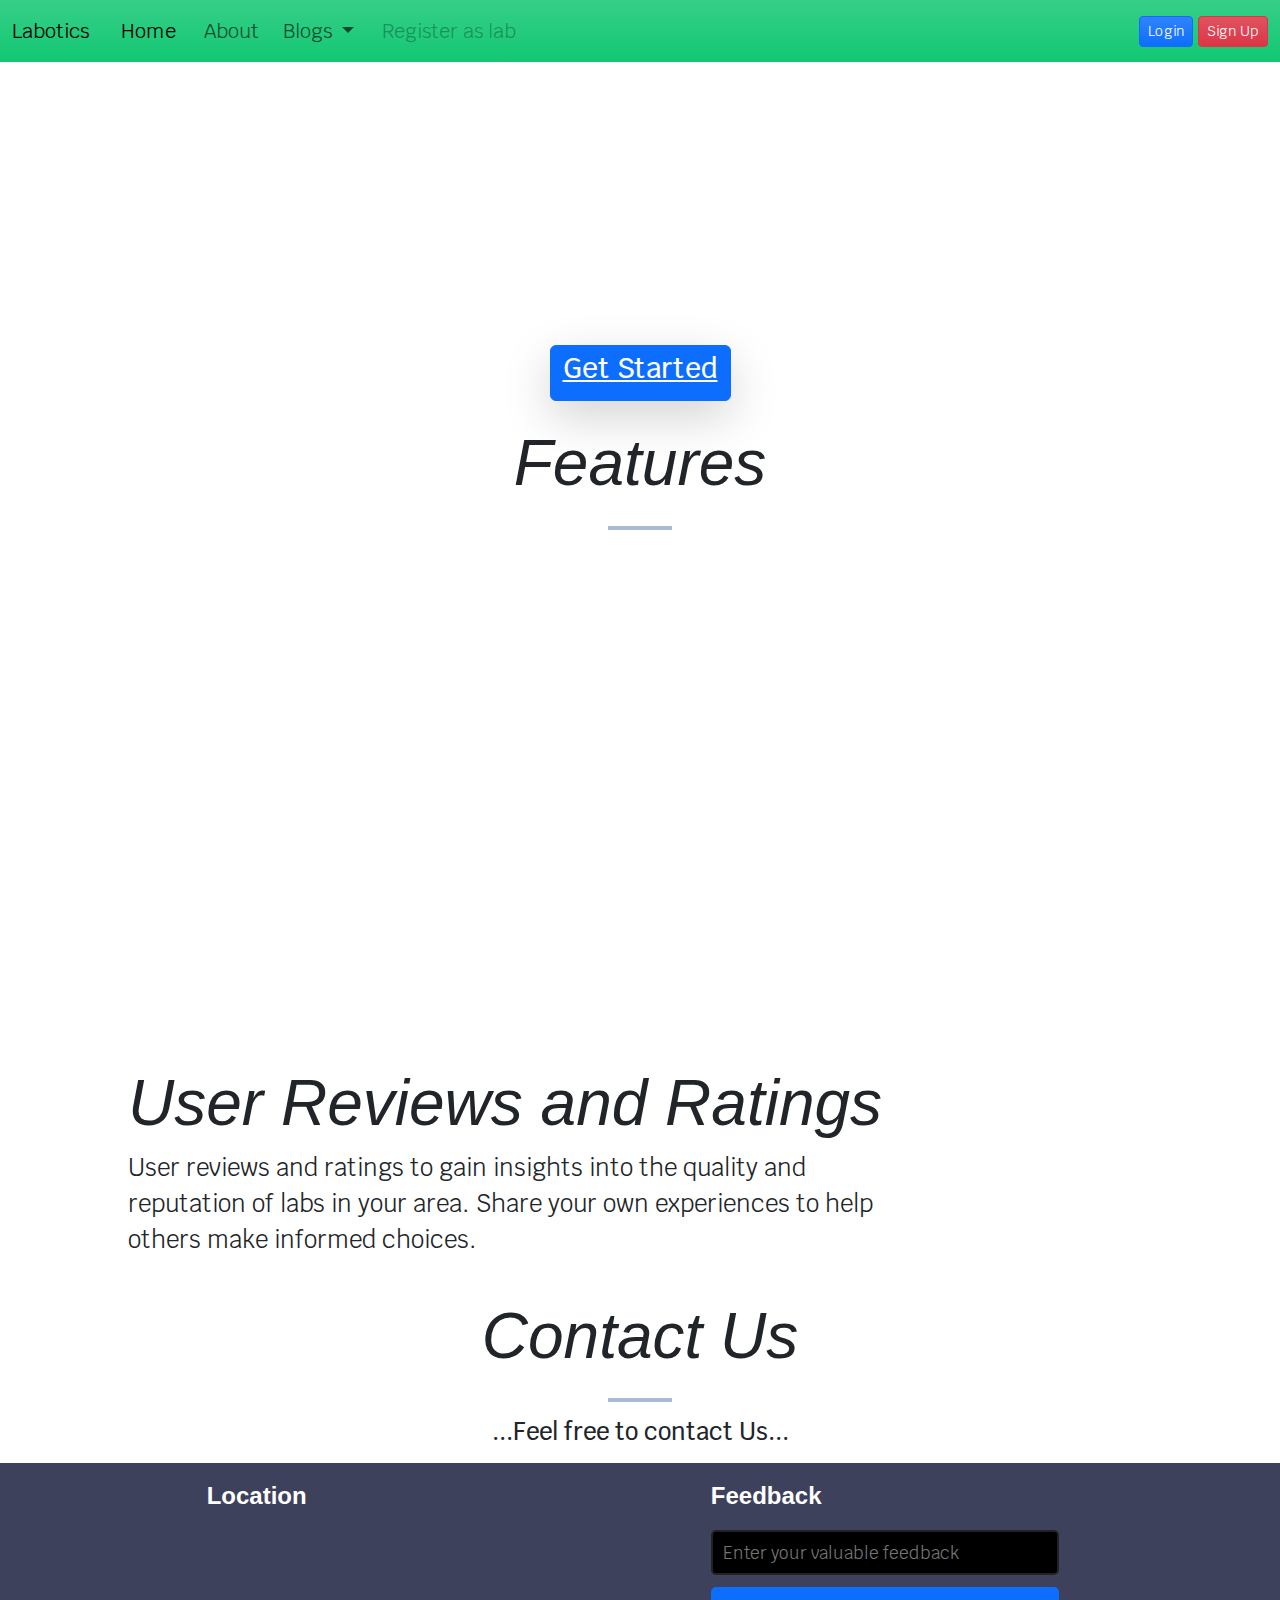
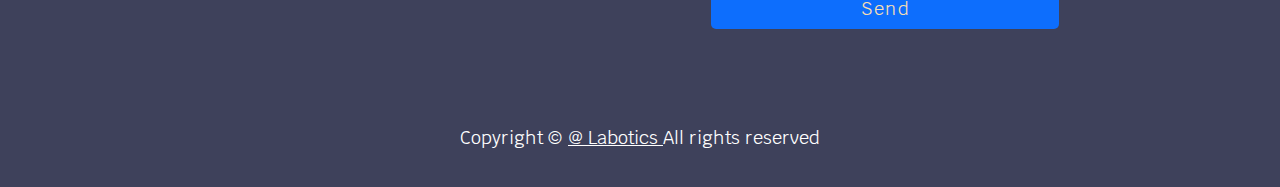
==== index.html @ e54dc59a "init" ====
<!DOCTYPE html>
<html lang="en">

<head>
  <meta charset="UTF-8">
  <meta name="viewport" content="width=device-width, initial-scale=1.0">
 
  <link rel="stylesheet" href="css/bootstrap.min.css">
  <link rel="stylesheet" href="style.css">
  <link rel="preconnect" href="https://fonts.googleapis.com">
  <link rel="preconnect" href="https://fonts.gstatic.com" crossorigin>
    <link href="https://fonts.googleapis.com/css2?family=Krub:wght@500&display=swap" rel="stylesheet">
  <title>Labotics</title>
</head>

<body>
  <nav class="navbar navbar-expand-lg  bg-gradient fs-5 bgp sticky-top">
 
    <div class="container-fluid">
      <a class="navbar-brand fs-5 " href="#">Labotics</a>
      <button class="navbar-toggler" type="button" data-bs-toggle="collapse" data-bs-target="#navbarSupportedContent"
        aria-controls="navbarSupportedContent" aria-expanded="false" aria-label="Toggle navigation">
        <span class="navbar-toggler-icon"></span>
      </button>
      <div class="collapse navbar-collapse" id="navbarSupportedContent">
        <ul class="navbar-nav me-auto mb-2 mb-lg-0">
          <li class="nav-item mx-2">
            <a class="nav-link active" aria-current="page" href="#">Home</a>
          </li>
          <li class="nav-item mx-1">
            <a class="nav-link" href="about.html">About</a>
          </li>
          <li class="nav-item dropdown mx-1">
            <a class="nav-link dropdown-toggle" href="#" role="button" data-bs-toggle="dropdown" aria-expanded="false">
              Blogs
            </a>
            <ul class="dropdown-menu">
              <li><a class="dropdown-item" href="#">Action</a></li>
              <li><a class="dropdown-item" href="#">Another action</a></li>
              <li>
                <hr class="dropdown-divider">
              </li>
              <li><a class="dropdown-item" href="#">Something else here</a></li>
            </ul>
          </li>
          <li class="nav-item mx-2">
            <a class="nav-link disabled " aria-disabled="true">Register as lab</a>
          </li>
        </ul>
        <div class="login ">
         
          <button type="button" class="btn btn-primary btn-sm bg-gradient"><a href="login.html" style="text-decoration: none;" >Login</a></button>
          <button type="button" class="btn btn-danger btn-sm bg-gradient"><a href="signup.html" style="text-decoration: none;">Sign Up</a></button>
        </div>
      </div>
    </div>
  </nav>
  <div class="centrekr my-3 py-3 ">
    <div class="head ">Labotics</div>

    <div class="centrekr subh " style="width: 82%;">
      <h1 class="fs-2"> The most efficient way to find nearby diagnostic labs. Discover verified listings, read reviews, and schedule appointments for hassle-free healthcare access. </h1>
      
      
    </div>
  </div>

      

    </div>
  </div>
  <div class="getstarted centrekr">
    <button type="button" class="btn btn-primary btn-m shadow-lg rounded">
      <div class="buttontext">
        <h3><a href="search.html">Get Started</a></h3>
      </div>
    </button>
  </div>
  <div class="centrekr heroimage ">
    <img src="images/resizedhero1.jpg" alt="">
  </div>
  
  <div class="centrekr">
    <h2 class="my-4 head" > Features </h2>
    <div class="after"></div>
  </div>
  <div class="chestsection " >
    <div class="chesttext left">
      <h1 class="head">Advanced Search and Filtering</h1>
      <p style="font-size: 1.5rem;">Effortlessly find labs that meet your specific needs using our powerful search and
        filtering options. Search by location, test type, price range, and more.</p>
    </div>
    <div class="empty"></div>
    <div class="chestimage right">
      <img src="images/chestimager2.jpg" alt="">
    </div>
  </div>
  <div class="chestsection " >


    <div class="chestimage2 left">
      <img src="images/chestimager3.jpg" alt="">
    </div>
    <div class="empty"></div>
    <div class="chesttext2 right">
      <h1 class="head">Comprehensive Lab Database</h1>
      <p style="font-size: 1.5rem;">Explore an extensive database of labs, each with detailed information about their
        services, locations, and pricing.</p>
    </div>
  </div>
  <div class="chestsection " >
    <div class="chesttext3 left">
      <h1 class="head">User Reviews and Ratings</h1>
      <p style="font-size: 1.5rem;"> User reviews and ratings to gain insights into the quality and reputation of labs in
        your area. Share your own experiences to help others make informed choices.</p>
    </div>
    <div class="empty"></div>
    <div class="chestimage3 right">
      <img src="images/chestimager4.jpg" alt="">
    </div>
  </div>
  <div class="centrekr">
    <h2 class="my-4 head" > Contact Us </h2>
    <div class="after">
    </div>
    <h4 class="my-3">...Feel free to contact Us...</h4>
  </div>
  <footer>
    <div class="footer-1">
        <div class="content">
            <!-- <div class="left box gap">
                <div class="upper">
                    <div class="topic">About us</div>
                    <p>Labotics is not just a website; it's a healthcare empowerment tool. By offering a one-stop solution for locating diagnostic labs, comparing prices, and making informed choices, Labotics is poised to transform the way individuals approach their healthcare needs. In an increasingly complex healthcare landscape, Labotics stands as a beacon of simplicity, transparency, and affordability, making it an invaluable resource for anyone seeking quality diagnostic services.</p>
                </div>
            </div> -->
            <div class="middle box gap">
                <div class="topic">Location </div>
                
                <div><i class="fa fa-smile-o" , style="color:#e0b02c"></i>
                    <i class="fa fa-smile-o" , style="color:#e0b02c"></i>
                    <i class="fa fa-smile-o" , style="color:#e0b02c"></i>
                </div>
            </div>
            <div class="right box gap">
                <div class="topic">Feedback</div>
                <form action="#" name="feedbackform" onsubmit="return feedbackvalidate()">
                    <input type="text" placeholder="Enter your valuable feedback" name="feedback">
                    <button type="submit" class="btn bg-primary">Send</button>
                </form>
            </div>
        </div>
        <div class="lower">
            <div class="social-container">
                <div class="social-icons">
                    <a class="Twitter gap" href="/" target="_blank" title="Twitter"
                        rel="noopener noreferrer" aria-label="Follow us on Twitter"><i class="fa-brands fa-square-twitter"></i></a>
                    <a class="Instagram gap" href="/" target="_blank"
                        title="Instagram" rel="noopener noreferrer" aria-label="Follow us on Instagram"><i
                            class="fab fa-instagram"></i></a>
                    <a class="linkedin gap" href="/" target="_blank"
                        title="LinkedIn" rel="noopener noreferrer" aria-label="Follow us on LinkedIn"><i
                            class="fa fa-phone-volume"></i></a>
     
                    <a class="Blog gap" href="#" target="_blank" title="Blog" rel="noopener noreferrer"
                        aria-label="Follow us on Blog"><i class="fa fa-rss-square"></i></a>
                </div>
            </div>
            <div class="bottom centrekr" style="color: #fff; font-size:large;">
                <p>Copyright © <span id="footer-year"></span> <a
                        href="/">@ Labotics
                    </a> All rights reserved</p>
            </div>
        </div>
    </div>
</footer>
  <!-- <script src="login.js" type="module"></script> -->
<script src="js/bootstrap.bundle.min.js"></script>
  <script src="logic.js"></script>
  
  <script src="https://kit.fontawesome.com/02dcb82b73.js" crossorigin="anonymous"></script>
</body>

</html>
---- style.css ----
*{
    margin: 0;
    padding: 0;
    box-sizing: border-box;
}

body{
    font-family: 'Krub', sans-serif;
    margin-right: 0;
   
}
.bgp{
  background-color: rgb(19, 199, 115);
  
}
#hero {
  width: 100%;
  height: 70vh;
  background-color: rgba(31, 38, 39, 0.8);
  overflow: hidden;
  position: relative;
  padding: 0;
  margin-top: 114px;
}

#hero .carousel-item {
  width: 100%;
  height: 70vh;
  background-size: cover;
  background-position: center;
  background-repeat: no-repeat;
  position: relative;
}

#hero .carousel-item::before {
  content: "";
  background-color: rgba(0, 0, 0, 0.7);
  position: absolute;
  top: 0;
  right: 0;
  left: 0;
  bottom: 0;
}

#hero .carousel-container {
  display: flex;
  justify-content: center;
  align-items: center;
  position: absolute;
  bottom: 0;
  top: 0;
  left: 0;
  right: 0;
}

#hero .carousel-content {
  text-align: center;
}

#hero h2 {
  color: #fff;
  margin-bottom: 30px;
  font-size: 48px;
  font-weight: 700;
}

#hero p {
  width: 80%;
  animation-delay: 0.4s;
  margin: 0 auto 30px auto;
  color: #fff;
}

#hero .carousel-inner .carousel-item {
  transition-property: opacity;
  background-position: center top;
}

#hero .carousel-inner .carousel-item,
#hero .carousel-inner .active.carousel-item-start,
#hero .carousel-inner .active.carousel-item-end {
  opacity: 0;
}

#hero .carousel-inner .active,
#hero .carousel-inner .carousel-item-next.carousel-item-start,
#hero .carousel-inner .carousel-item-prev.carousel-item-end {
  opacity: 1;
  transition: 0.5s;
}

#hero .carousel-inner .carousel-item-next,
#hero .carousel-inner .carousel-item-prev,
#hero .carousel-inner .active.carousel-item-start,
#hero .carousel-inner .active.carousel-item-end {
  left: 0;
  transform: translate3d(0, 0, 0);
}

#hero .carousel-control-prev,
#hero .carousel-control-next {
  width: 10%;
}

#hero .carousel-control-next-icon,
#hero .carousel-control-prev-icon {
  background: none;
  font-size: 48px;
  line-height: 1;
  width: auto;
  height: auto;
}

#hero .carousel-indicators li {
  list-style-type: none;
  cursor: pointer;
  width: 12px;
  height: 12px;
  border-radius: 50%;
  margin: 0 4px;
  transition: ease-in;
  opacity: 0.7;
}

#hero .carousel-indicators li.active {
  opacity: 1;
  background-color: #01b1d7;
}

#hero .btn-get-started {
  font-family: "Raleway", sans-serif;
  font-weight: 500;
  font-size: 14px;
  letter-spacing: 1px;
  display: inline-block;
  padding: 14px 32px;
  border-radius: 5px;
  transition: 0.5s;
  line-height: 1;
  margin: 10px;
  color: #fff;
  background: #01b1d7;
  animation-delay: 0.8s;
}

#hero .btn-get-started:hover {
  background: #019cbe;
}

@media (max-width: 768px) {
  #hero {
    height: 90vh;
  }

  #hero .carousel-item {
    height: 90vh;
  }

  #hero h2 {
    font-size: 28px;
  }
}

@media (min-width: 1024px) {
  #hero p {
    width: 60%;
  }

  #hero .carousel-control-prev,
  #hero .carousel-control-next {
    width: 5%;
  }
}

@media (max-height: 500px) {
  #hero {
    height: 150vh;
  }

  #hero .carousel-item {
    height: 150vh;
  }
}

.centrekr{
    display: flex;
    align-items: center;
    justify-content: center;
    flex-direction: column;
}
.head{
    font-family: 'Gill Sans', 'Gill Sans MT', Calibri, 'Trebuchet MS', sans-serif;
    font-style: italic;
   font-size: 4rem;
}
@keyframes fadeinleft{
from{
    opacity: 0;
    transform: translateX(-500px);
}
to{
    opacity: 1;
    transform: translateX(0);
}
}
.fade-in-left{
    opacity: 0;
    animation: fadeinleft 1.5s ease forwards;
}
@keyframes fadeinright{
    from{
        opacity: 0;
        transform: translateX(500px);
    }
    to{
        opacity: 1;
        transform: translateX(0);
    }
    }
.fade-in-right{
    opacity: 0;
    animation: fadeinright 1.5s ease forwards;
}
@keyframes zoomin{
    from{
        transform: scale(0);
    }
    to{
        transform: scale(1);
    }
}
.zoom-in{
    animation: zoomin 1s ease forwards;
}
.chestsection{
    display: flex;
    align-items: center;
    justify-content: center;
    flex-direction: row;
    padding-left: 10%;
    padding-right: 10%;
}

.after{
    display: flex;
    width: 4rem;
    height: 4px;
    background-color: #aabbd7;
    align-items: center;
    justify-content: center;
}
.empty{
    width: 50%;
}
footer .footer-1 {
    width: 100%;
    position: relative;
    bottom: 0;
    left: 0;
    background:#3e415b;
  }
  
  footer .content {
    /* max-width: 1350px; */
    margin: auto;
    padding: 15px;
    display: flex;
    
    justify-content: space-evenly;
    
  }
  
  footer .content p,
  a {
    color: #fff;
  }
  
  footer .content .box {
    width: 33%;
    transition: all 0.4s ease;
  }
  
  footer .content .topic {
    font-size: 1.5rem;
    font-weight: 600;
    color: #fff;
    margin-bottom: 16px;
    font-family: 'Roboto', sans-serif;
  }
  
  footer .content p {
    text-align: justify;
    font-family: 'Roboto', sans-serif;
  }
  
  .lower{
    max-width: 1350px; 
    margin: auto;
    padding: 20px;
    display: flex;
    flex-direction: column;
  }
  
  .lower .social-container{
    max-width: 1350px; 
    height: 60px;
    display: flex;
    justify-content: center;
  }
  
  
  
  .lower .topic a{
    font-size: 22px ;
    font-weight: 600;
    color: #fff;
    margin-bottom: 16px;
    font-family: 'Roboto', sans-serif;
  }
  
  footer .content .middle {
    padding-left: 50px;
    padding-right: 50px;
  }
  
  footer .content .middle a {
    line-height: 32px;
    font-size: 16px;
    /* font-family: cursive; */
    font-family: 'Roboto', sans-serif;
    color: rgb(147, 238, 245);
  }
  
  footer .content .right input[type="text"] {
    height: 45px;
    width: 100%;
    outline: none;
    color: #d9d9d9;
    background: #000;
    border-radius: 5px;
    padding-left: 10px;
    font-size: 17px;
    border: 2px solid #222222;
  }
  footer .content .right input[type="text"]:focus{
    box-shadow: 0px 0px 2px wheat;
    border: none;
  }
  footer .content .right .btn{
    height: 42px;
    width: 100%;
    font-size: 18px;
    color: wheat;
   
    outline: none;
    border-radius: 5px;
    letter-spacing: 1px;
    cursor: pointer;
    margin-top: 12px;
   
    transition: all 0.3s ease-in-out;
  }
  .content .right .btn:hover {
    background: none;
    color: #eb2f06;
    font-weight: bold;
    border: 1px solid #eb2f06;
    transition-delay: .2s;
  }
  .gap{
    padding-right: 4rem;
  }
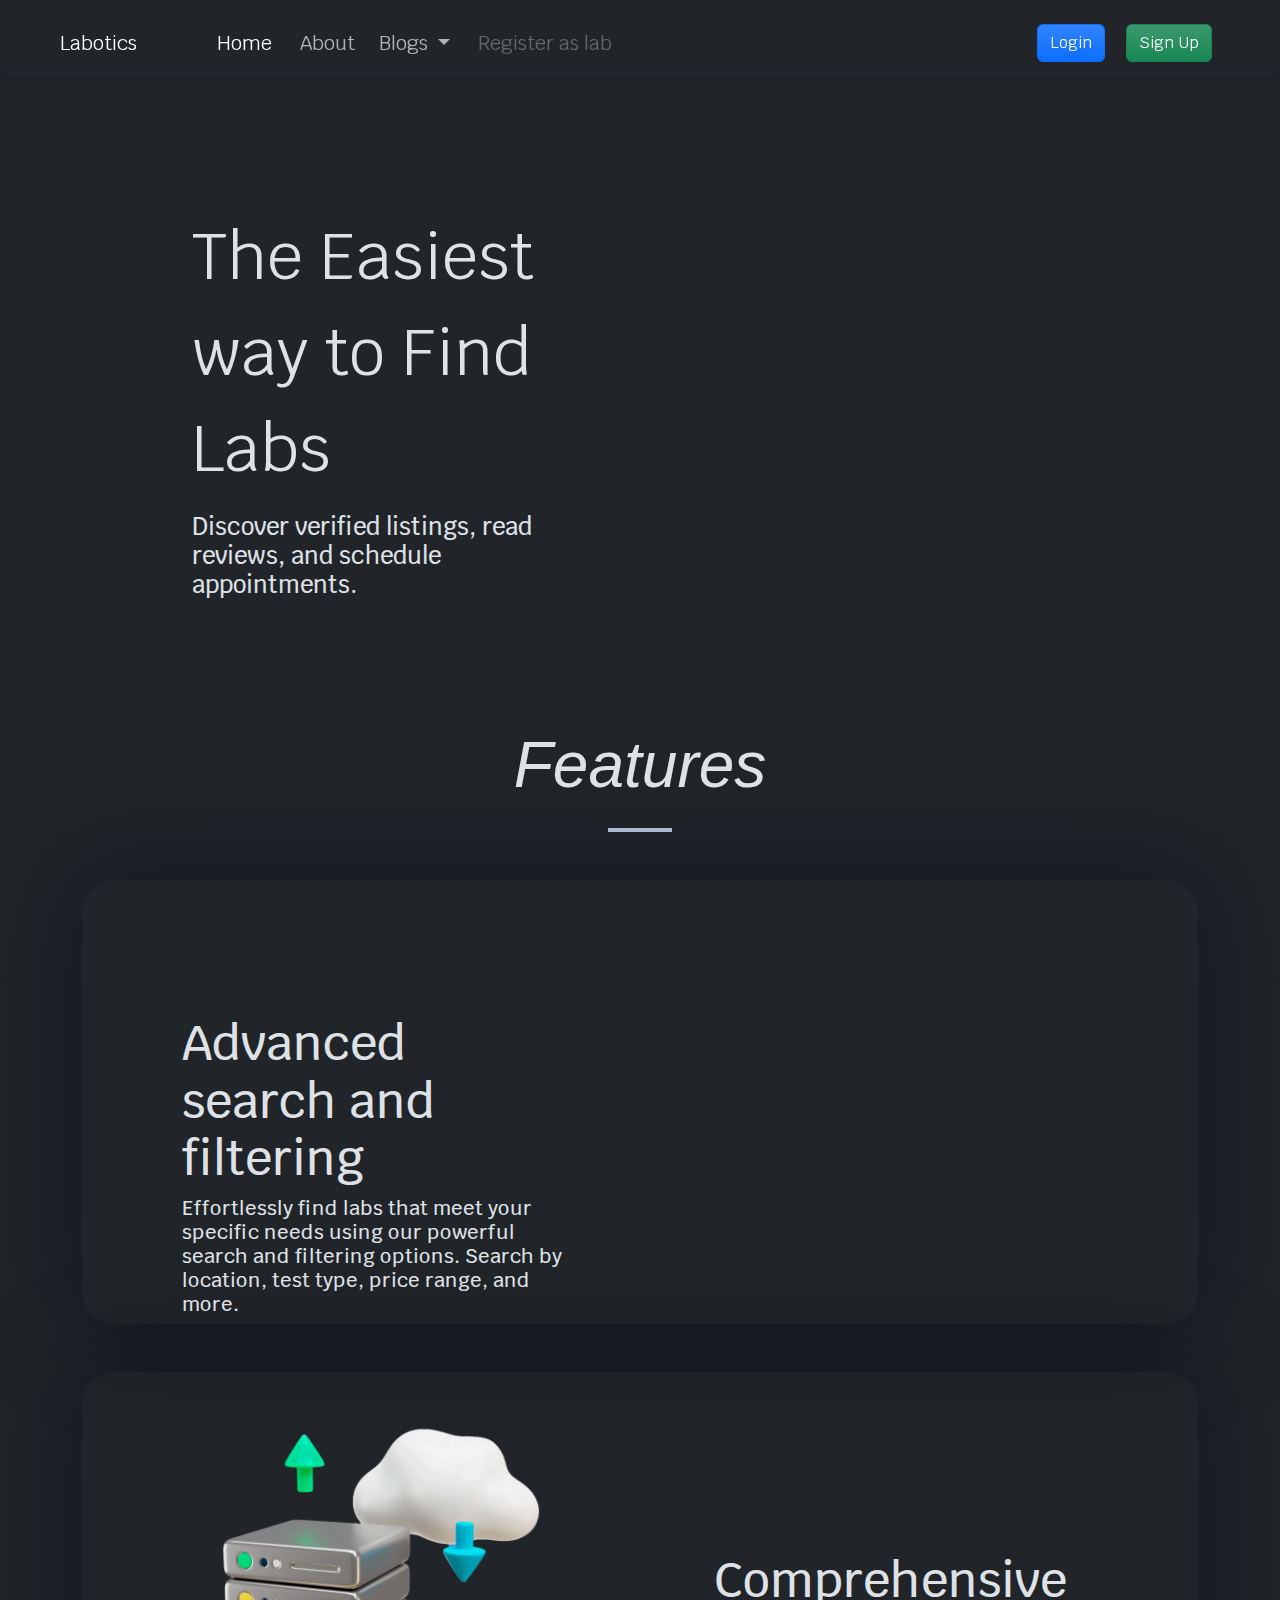
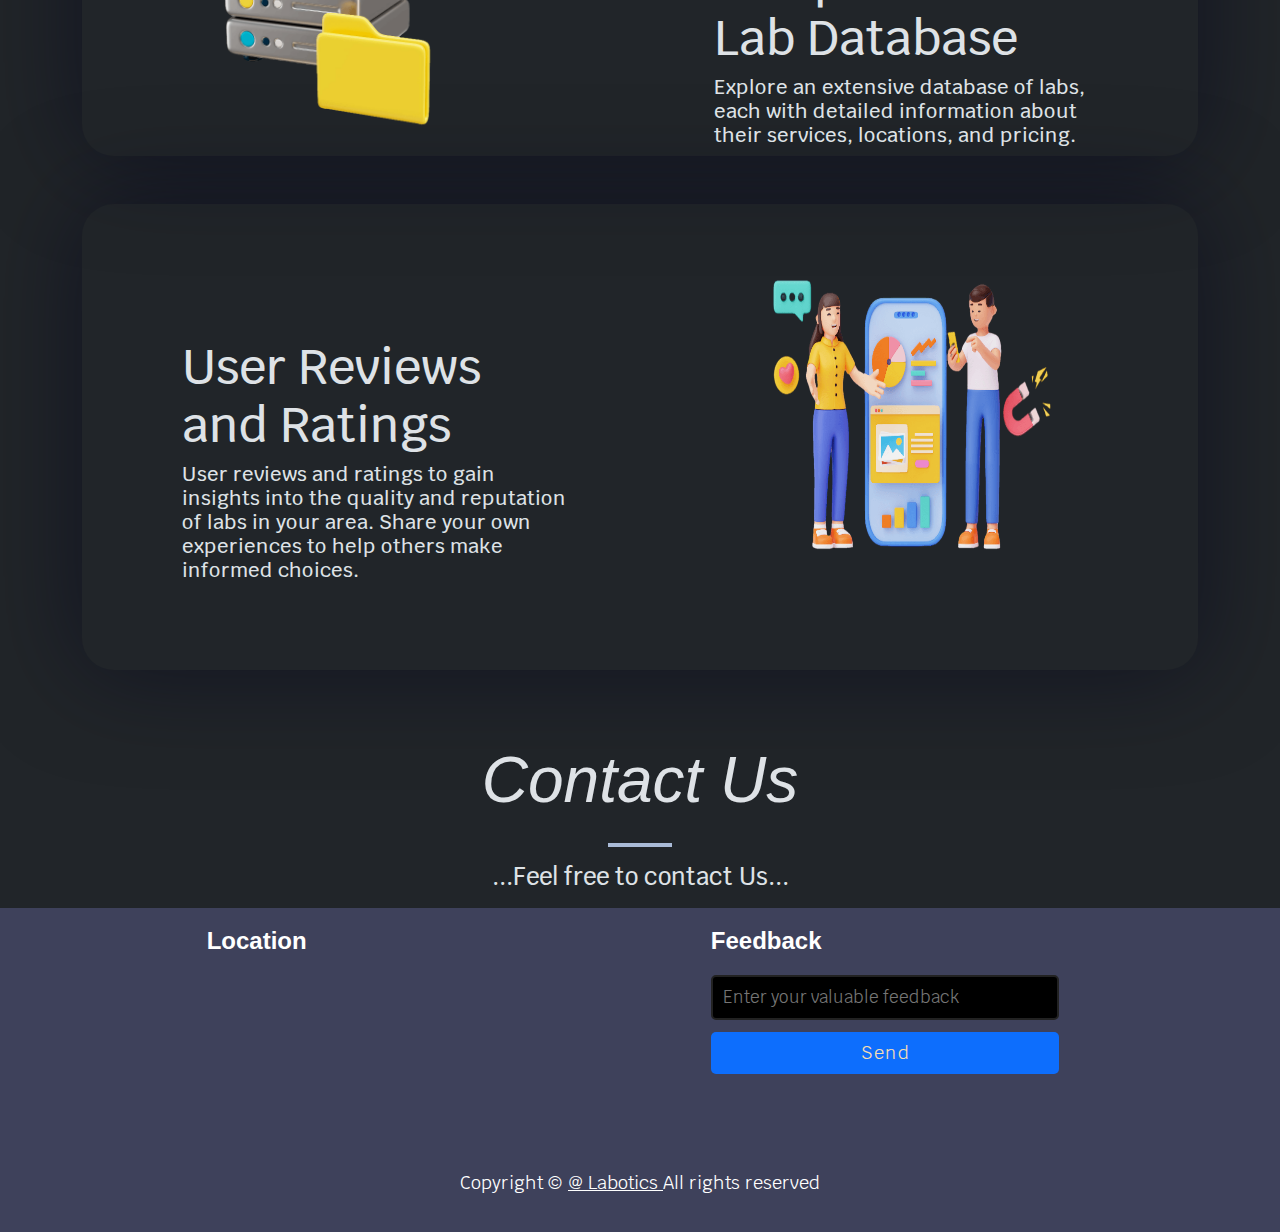
==== commit 95d97b3b: "added images" ====
--- a/index.html
+++ b/index.html
@@ -1,29 +1,31 @@
 <!DOCTYPE html>
-<html lang="en">
+<html lang="en"
+ data-bs-theme="dark">
 
 <head>
   <meta charset="UTF-8">
   <meta name="viewport" content="width=device-width, initial-scale=1.0">
- 
+  <link rel="stylesheet" href="https://cdn.jsdelivr.net/npm/purecss@3.0.0/build/pure-min.css" integrity="sha384-X38yfunGUhNzHpBaEBsWLO+A0HDYOQi8ufWDkZ0k9e0eXz/tH3II7uKZ9msv++Ls" crossorigin="anonymous">
   <link rel="stylesheet" href="css/bootstrap.min.css">
   <link rel="stylesheet" href="style.css">
   <link rel="preconnect" href="https://fonts.googleapis.com">
   <link rel="preconnect" href="https://fonts.gstatic.com" crossorigin>
-    <link href="https://fonts.googleapis.com/css2?family=Krub:wght@500&display=swap" rel="stylesheet">
+  <link href="https://fonts.googleapis.com/css2?family=Krub:wght@500&display=swap" rel="stylesheet">
   <title>Labotics</title>
+ 
 </head>
 
 <body>
-  <nav class="navbar navbar-expand-lg  bg-gradient fs-5 bgp sticky-top">
- 
+  <nav class="navbar navbar-expand-lg  fs-5 bgp sticky-top">
+
     <div class="container-fluid">
-      <a class="navbar-brand fs-5 " href="#">Labotics</a>
+      <a class="navbar-brand fs-5 mx-5 " href="#">Labotics</a>
       <button class="navbar-toggler" type="button" data-bs-toggle="collapse" data-bs-target="#navbarSupportedContent"
         aria-controls="navbarSupportedContent" aria-expanded="false" aria-label="Toggle navigation">
         <span class="navbar-toggler-icon"></span>
       </button>
       <div class="collapse navbar-collapse" id="navbarSupportedContent">
-        <ul class="navbar-nav me-auto mb-2 mb-lg-0">
+        <ul class="navbar-nav me-auto mb-2 mb-lg-0 mx-3">
           <li class="nav-item mx-2">
             <a class="nav-link active" aria-current="page" href="#">Home</a>
           </li>
@@ -47,138 +49,159 @@
             <a class="nav-link disabled " aria-disabled="true">Register as lab</a>
           </li>
         </ul>
-        <div class="login ">
-         
-          <button type="button" class="btn btn-primary btn-sm bg-gradient"><a href="login.html" style="text-decoration: none;" >Login</a></button>
-          <button type="button" class="btn btn-danger btn-sm bg-gradient"><a href="signup.html" style="text-decoration: none;">Sign Up</a></button>
+        <div class="login mx-5">
+
+          <button type="button" class="btn btn-primary btn-m bg-gradient mx-2 rounded-2 "><a href="login.html"
+              style="text-decoration: none;">Login</a></button>
+          <button type="button" class="btn btn-success btn-m bg-gradient mx-2  rounded-2 linkout"><a href="signup.html"
+              style="text-decoration: none;">Sign Up</a></button>
         </div>
       </div>
     </div>
   </nav>
-  <div class="centrekr my-3 py-3 ">
-    <div class="head ">Labotics</div>
-
-    <div class="centrekr subh " style="width: 82%;">
-      <h1 class="fs-2"> The most efficient way to find nearby diagnostic labs. Discover verified listings, read reviews, and schedule appointments for hassle-free healthcare access. </h1>
-      
-      
-    </div>
-  </div>
-
-      
-
-    </div>
-  </div>
-  <div class="getstarted centrekr">
-    <button type="button" class="btn btn-primary btn-m shadow-lg rounded">
-      <div class="buttontext">
-        <h3><a href="search.html">Get Started</a></h3>
-      </div>
-    </button>
-  </div>
-  <div class="centrekr heroimage ">
-    <img src="images/resizedhero1.jpg" alt="">
-  </div>
-  
+  <div class="tu d-flex flex-row justify-content-between " style="padding-left: 15vw;
+  padding-right: 15vw;">
+    <div class=" herotext" style="width: 30vw;">
+      <div class="fs-1 ">
+        <p class="herohead" >The Easiest way to Find Labs</p>
+      </div>
+
+      <div class=" ">
+        <h1 class="fs-4"> Discover verified listings, read reviews, and schedule appointments.</h1>
+      </div>
+    </div>
+
+    <img class="heroimage pure-img" src="images/download.png" alt="">
+
+  </div>
+
   <div class="centrekr">
-    <h2 class="my-4 head" > Features </h2>
-    <div class="after"></div>
-  </div>
-  <div class="chestsection " >
-    <div class="chesttext left">
-      <h1 class="head">Advanced Search and Filtering</h1>
-      <p style="font-size: 1.5rem;">Effortlessly find labs that meet your specific needs using our powerful search and
-        filtering options. Search by location, test type, price range, and more.</p>
-    </div>
-    <div class="empty"></div>
-    <div class="chestimage right">
-      <img src="images/chestimager2.jpg" alt="">
-    </div>
-  </div>
-  <div class="chestsection " >
-
-
-    <div class="chestimage2 left">
-      <img src="images/chestimager3.jpg" alt="">
-    </div>
-    <div class="empty"></div>
-    <div class="chesttext2 right">
-      <h1 class="head">Comprehensive Lab Database</h1>
-      <p style="font-size: 1.5rem;">Explore an extensive database of labs, each with detailed information about their
-        services, locations, and pricing.</p>
-    </div>
-  </div>
-  <div class="chestsection " >
-    <div class="chesttext3 left">
-      <h1 class="head">User Reviews and Ratings</h1>
-      <p style="font-size: 1.5rem;"> User reviews and ratings to gain insights into the quality and reputation of labs in
-        your area. Share your own experiences to help others make informed choices.</p>
-    </div>
-    <div class="empty"></div>
-    <div class="chestimage3 right">
-      <img src="images/chestimager4.jpg" alt="">
-    </div>
-  </div>
+    <h2 class="mb-4 head"> Features </h2>
+    <div class="after mb-5"></div>
+  </div>
+ <div class="container " >
+  <div class=" d-flex flex-row justify-content-between rounded-5 mb-5" style="box-shadow: 0 0 100px rgba(0, 0, 25, 0.5);
+  padding-left: 100px; padding-right: 100px;">
+    <div class=" herotext left" style="width: 30vw;">
+      <div class="">
+        <h1 class="herohead " style="font-size: 3rem;">Advanced search and filtering</h1>
+      </div>
+
+      <div class=" ">
+        <h1 class="fs-5">Effortlessly find labs that meet your specific needs using our powerful search and
+          filtering options. Search by location, test type, price range, and more.</h1>
+      </div>
+    </div>
+
+    <img class="heroimage right pure-img" src="images/download1.png" alt="">
+
+  </div>
+ </div>
+
+ <div class="container " >
+  <div class=" d-flex flex-row justify-content-between rounded-5 mb-5" style="box-shadow: 0 0 100px rgba(0, 0, 25, 0.5);
+  padding-left: 100px; padding-right: 100px;
+   "> 
+    
+
+    <img class="heroimage2 left pure-img" src="images/data.png" alt="">
+
+    <div class=" herotext2 right" style="width: 30vw;">
+      <div class="">
+        <h1 class="herohead " style="font-size: 3rem;">Comprehensive Lab Database</h1>
+      </div>
+
+      <div class=" ">
+        <h1 class="fs-5">Explore an extensive database of labs, each with detailed information about their
+          services, locations, and pricing.</h1>
+      </div>
+    </div>
+
+  </div>
+ </div>
+
+ <div class="container " >
+  <div class=" d-flex flex-row justify-content-between rounded-5 mb-5" style="box-shadow: 0 0 100px rgba(0, 0, 25, 0.5);
+  padding-left: 100px; padding-right: 100px; padding-bottom: 80px;">
+    <div class=" herotext left" style="width: 30vw;">
+      <div class="">
+        <h1 class="herohead " style="font-size: 3rem;">User Reviews and Ratings</h1>
+      </div>
+
+      <div class=" ">
+        <h1 class="fs-5">User reviews and ratings to gain insights into the quality and reputation of labs in
+          your area. Share your own experiences to help others make informed choices.</h1>
+      </div>
+    </div>
+
+    <img class="heroimage right" src="images/review.png" alt="">
+
+  </div>
+ </div>
+
+  
+
+  
+  
+  
   <div class="centrekr">
-    <h2 class="my-4 head" > Contact Us </h2>
+    <h2 class="my-4 head"> Contact Us </h2>
     <div class="after">
     </div>
     <h4 class="my-3">...Feel free to contact Us...</h4>
   </div>
   <footer>
     <div class="footer-1">
-        <div class="content">
-            <!-- <div class="left box gap">
+      <div class="content">
+        <!-- <div class="left box gap">
                 <div class="upper">
                     <div class="topic">About us</div>
                     <p>Labotics is not just a website; it's a healthcare empowerment tool. By offering a one-stop solution for locating diagnostic labs, comparing prices, and making informed choices, Labotics is poised to transform the way individuals approach their healthcare needs. In an increasingly complex healthcare landscape, Labotics stands as a beacon of simplicity, transparency, and affordability, making it an invaluable resource for anyone seeking quality diagnostic services.</p>
                 </div>
             </div> -->
-            <div class="middle box gap">
-                <div class="topic">Location </div>
-                
-                <div><i class="fa fa-smile-o" , style="color:#e0b02c"></i>
-                    <i class="fa fa-smile-o" , style="color:#e0b02c"></i>
-                    <i class="fa fa-smile-o" , style="color:#e0b02c"></i>
-                </div>
-            </div>
-            <div class="right box gap">
-                <div class="topic">Feedback</div>
-                <form action="#" name="feedbackform" onsubmit="return feedbackvalidate()">
-                    <input type="text" placeholder="Enter your valuable feedback" name="feedback">
-                    <button type="submit" class="btn bg-primary">Send</button>
-                </form>
-            </div>
-        </div>
-        <div class="lower">
-            <div class="social-container">
-                <div class="social-icons">
-                    <a class="Twitter gap" href="/" target="_blank" title="Twitter"
-                        rel="noopener noreferrer" aria-label="Follow us on Twitter"><i class="fa-brands fa-square-twitter"></i></a>
-                    <a class="Instagram gap" href="/" target="_blank"
-                        title="Instagram" rel="noopener noreferrer" aria-label="Follow us on Instagram"><i
-                            class="fab fa-instagram"></i></a>
-                    <a class="linkedin gap" href="/" target="_blank"
-                        title="LinkedIn" rel="noopener noreferrer" aria-label="Follow us on LinkedIn"><i
-                            class="fa fa-phone-volume"></i></a>
-     
-                    <a class="Blog gap" href="#" target="_blank" title="Blog" rel="noopener noreferrer"
-                        aria-label="Follow us on Blog"><i class="fa fa-rss-square"></i></a>
-                </div>
-            </div>
-            <div class="bottom centrekr" style="color: #fff; font-size:large;">
-                <p>Copyright © <span id="footer-year"></span> <a
-                        href="/">@ Labotics
-                    </a> All rights reserved</p>
-            </div>
-        </div>
-    </div>
-</footer>
+        <div class="middle box gap">
+          <div class="topic">Location </div>
+
+          <div><i class="fa fa-smile-o" , style="color:#e0b02c"></i>
+            <i class="fa fa-smile-o" , style="color:#e0b02c"></i>
+            <i class="fa fa-smile-o" , style="color:#e0b02c"></i>
+          </div>
+        </div>
+        <div class="right box gap">
+          <div class="topic">Feedback</div>
+          <form action="#" name="feedbackform" onsubmit="return feedbackvalidate()">
+            <input type="text" placeholder="Enter your valuable feedback" name="feedback">
+            <button type="submit" class="btn bg-primary">Send</button>
+          </form>
+        </div>
+      </div>
+      <div class="lower">
+        <div class="social-container">
+          <div class="social-icons">
+            <a class="Twitter gap" href="/" target="_blank" title="Twitter" rel="noopener noreferrer"
+              aria-label="Follow us on Twitter"><i class="fa-brands fa-square-twitter"></i></a>
+            <a class="Instagram gap" href="/" target="_blank" title="Instagram" rel="noopener noreferrer"
+              aria-label="Follow us on Instagram"><i class="fab fa-instagram"></i></a>
+            <a class="linkedin gap" href="/" target="_blank" title="LinkedIn" rel="noopener noreferrer"
+              aria-label="Follow us on LinkedIn"><i class="fa fa-phone-volume"></i></a>
+
+            <a class="Blog gap" href="#" target="_blank" title="Blog" rel="noopener noreferrer"
+              aria-label="Follow us on Blog"><i class="fa fa-rss-square"></i></a>
+          </div>
+        </div>
+        <div class="bottom centrekr" style="color: #fff; font-size:large;">
+          <p>Copyright © <span id="footer-year"></span> <a href="/">@ Labotics
+            </a> All rights reserved</p>
+        </div>
+      </div>
+    </div>
+  </footer>
   <!-- <script src="login.js" type="module"></script> -->
-<script src="js/bootstrap.bundle.min.js"></script>
+  <script src="js/bootstrap.bundle.min.js"></script>
+  
   <script src="logic.js"></script>
-  
+
   <script src="https://kit.fontawesome.com/02dcb82b73.js" crossorigin="anonymous"></script>
 </body>
 
-</html>
+</html>--- a/style.css
+++ b/style.css
@@ -6,125 +6,49 @@
 
 body{
     font-family: 'Krub', sans-serif;
-    margin-right: 0;
+   
+   
+    /* background: linear-gradient(135deg, #2f2f2f, #121212);
+  background-size: cover;
+  background-repeat: no-repeat;
+  color: #ffffff; Adjust text color for visibility */
    
 }
 .bgp{
-  background-color: rgb(19, 199, 115);
-  
-}
-#hero {
-  width: 100%;
-  height: 70vh;
-  background-color: rgba(31, 38, 39, 0.8);
-  overflow: hidden;
-  position: relative;
-  padding: 0;
-  margin-top: 114px;
-}
-
-#hero .carousel-item {
-  width: 100%;
-  height: 70vh;
-  background-size: cover;
-  background-position: center;
-  background-repeat: no-repeat;
-  position: relative;
-}
-
-#hero .carousel-item::before {
-  content: "";
-  background-color: rgba(0, 0, 0, 0.7);
-  position: absolute;
-  top: 0;
-  right: 0;
-  left: 0;
-  bottom: 0;
-}
-
-#hero .carousel-container {
-  display: flex;
-  justify-content: center;
-  align-items: center;
-  position: absolute;
-  bottom: 0;
-  top: 0;
-  left: 0;
-  right: 0;
-}
-
-#hero .carousel-content {
-  text-align: center;
-}
-
-#hero h2 {
-  color: #fff;
-  margin-bottom: 30px;
-  font-size: 48px;
-  font-weight: 700;
-}
-
-#hero p {
-  width: 80%;
-  animation-delay: 0.4s;
-  margin: 0 auto 30px auto;
-  color: #fff;
-}
-
-#hero .carousel-inner .carousel-item {
-  transition-property: opacity;
-  background-position: center top;
-}
-
-#hero .carousel-inner .carousel-item,
-#hero .carousel-inner .active.carousel-item-start,
-#hero .carousel-inner .active.carousel-item-end {
-  opacity: 0;
-}
-
-#hero .carousel-inner .active,
-#hero .carousel-inner .carousel-item-next.carousel-item-start,
-#hero .carousel-inner .carousel-item-prev.carousel-item-end {
-  opacity: 1;
-  transition: 0.5s;
-}
-
-#hero .carousel-inner .carousel-item-next,
-#hero .carousel-inner .carousel-item-prev,
-#hero .carousel-inner .active.carousel-item-start,
-#hero .carousel-inner .active.carousel-item-end {
-  left: 0;
-  transform: translate3d(0, 0, 0);
-}
-
-#hero .carousel-control-prev,
-#hero .carousel-control-next {
-  width: 10%;
-}
-
-#hero .carousel-control-next-icon,
-#hero .carousel-control-prev-icon {
-  background: none;
-  font-size: 48px;
-  line-height: 1;
-  width: auto;
-  height: auto;
-}
-
-#hero .carousel-indicators li {
-  list-style-type: none;
-  cursor: pointer;
-  width: 12px;
-  height: 12px;
-  border-radius: 50%;
-  margin: 0 4px;
-  transition: ease-in;
-  opacity: 0.7;
-}
-
-#hero .carousel-indicators li.active {
-  opacity: 1;
-  background-color: #01b1d7;
+  padding-top: 20px;
+  background-color: rgb(33,37,41);
+  box-shadow: 0 0 10px rgba(0, 0, 25, 0.2);
+}
+.herotext{
+  
+  margin-top: 15vh;
+  /* margin-left: 15vw; */
+}
+.heroimage{
+  width: 30vw;
+  /* margin-top: 6vh;
+  margin-right: 15vw; */
+  /* box-shadow: 0 0 50px rgba(0, 0, 255, 0.2); */
+  
+}
+.herotext2{
+  margin-top: 20vh;
+  /* margin-right: 15vw; */
+}
+.heroimage2{
+  width: 30vw;
+  /* margin-top: 15vh;
+  margin-left: 10vw; */
+  /* box-shadow: 0 0 50px rgba(0, 0, 255, 0.2); */
+  
+  
+}
+.herohead{
+  font-size: 4rem;
+}
+.tu{
+  margin-bottom: 120px;
+  
 }
 
 #hero .btn-get-started {
@@ -193,6 +117,7 @@
     font-style: italic;
    font-size: 4rem;
 }
+
 @keyframes fadeinleft{
 from{
     opacity: 0;
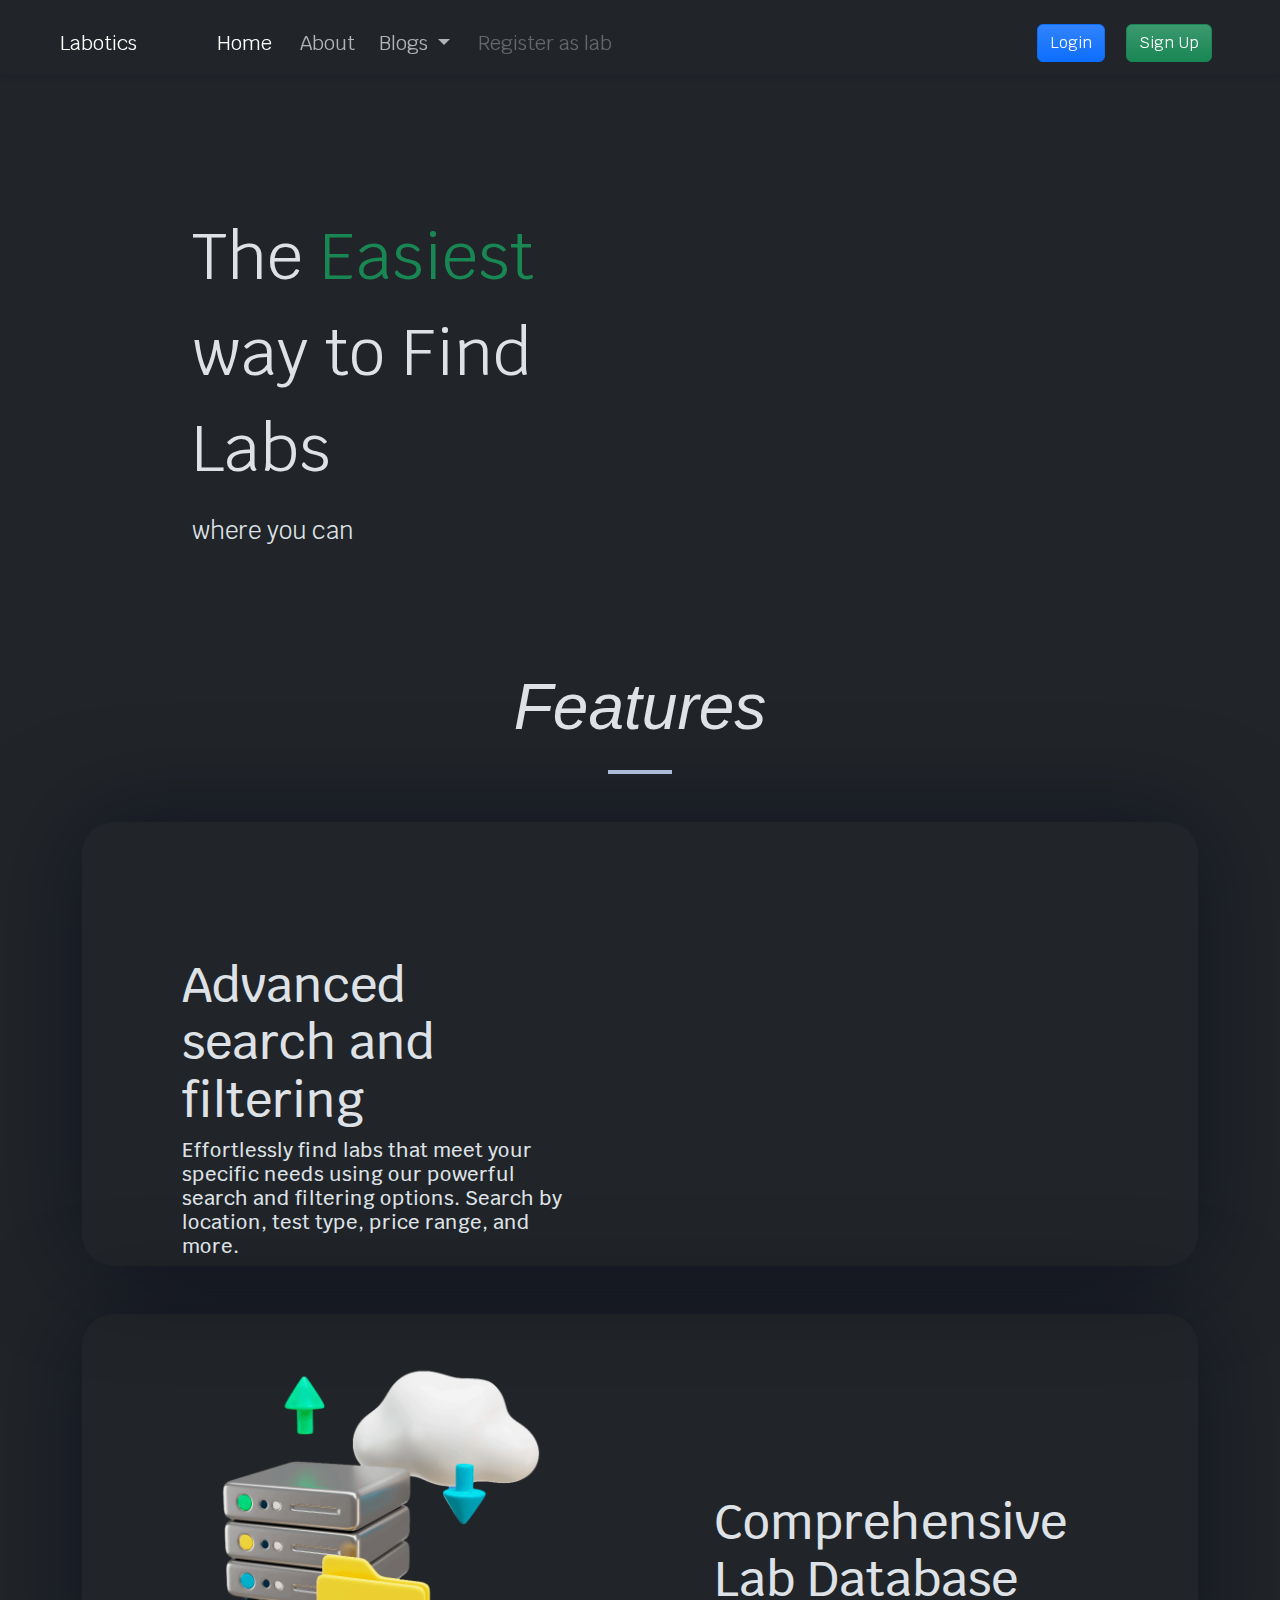
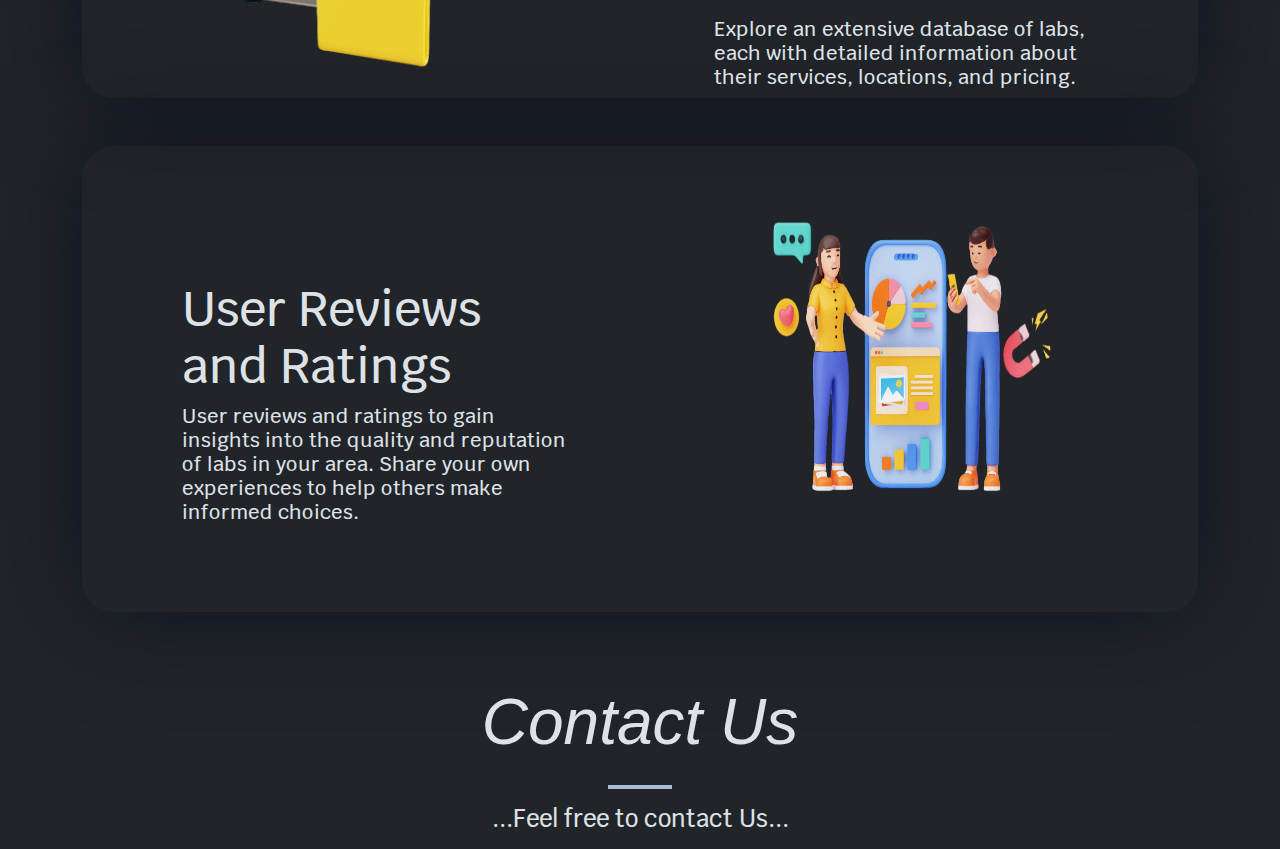
==== commit bd744241: "update index" ====
--- a/index.html
+++ b/index.html
@@ -1,6 +1,5 @@
 <!DOCTYPE html>
-<html lang="en"
- data-bs-theme="dark">
+<html lang="en" data-bs-theme="dark">
 
 <head>
   <meta charset="UTF-8">
@@ -53,8 +52,8 @@
 
           <button type="button" class="btn btn-primary btn-m bg-gradient mx-2 rounded-2 "><a href="login.html"
               style="text-decoration: none;">Login</a></button>
-          <button type="button" class="btn btn-success btn-m bg-gradient mx-2  rounded-2 linkout"><a href="signup.html"
-              style="text-decoration: none;">Sign Up</a></button>
+          <button type="button" class="btn btn-success btn-m bg-gradient mx-2  rounded-2 linkout "><a href="signup.html"
+              style="text-decoration: none; ">Sign Up</a></button>
         </div>
       </div>
     </div>
@@ -63,11 +62,14 @@
   padding-right: 15vw;">
     <div class=" herotext" style="width: 30vw;">
       <div class="fs-1 ">
-        <p class="herohead" >The Easiest way to Find Labs</p>
+        <p class="herohead" >The <span style="color: #198754;">Easiest</span> way to Find Labs</p>
       </div>
 
-      <div class=" ">
-        <h1 class="fs-4"> Discover verified listings, read reviews, and schedule appointments.</h1>
+      <div class="typewriter1 ">
+        <span class="fs-4">where you can</span>
+        <span class="fs-4" id="typewriter" data-array=""> </span>
+        <span class="cursor"></span>
+        
       </div>
     </div>
 
@@ -139,67 +141,39 @@
   </div>
  </div>
 
-  
-
-  
-  
-  
   <div class="centrekr">
     <h2 class="my-4 head"> Contact Us </h2>
     <div class="after">
     </div>
     <h4 class="my-3">...Feel free to contact Us...</h4>
   </div>
-  <footer>
-    <div class="footer-1">
-      <div class="content">
-        <!-- <div class="left box gap">
-                <div class="upper">
-                    <div class="topic">About us</div>
-                    <p>Labotics is not just a website; it's a healthcare empowerment tool. By offering a one-stop solution for locating diagnostic labs, comparing prices, and making informed choices, Labotics is poised to transform the way individuals approach their healthcare needs. In an increasingly complex healthcare landscape, Labotics stands as a beacon of simplicity, transparency, and affordability, making it an invaluable resource for anyone seeking quality diagnostic services.</p>
-                </div>
-            </div> -->
-        <div class="middle box gap">
-          <div class="topic">Location </div>
-
-          <div><i class="fa fa-smile-o" , style="color:#e0b02c"></i>
-            <i class="fa fa-smile-o" , style="color:#e0b02c"></i>
-            <i class="fa fa-smile-o" , style="color:#e0b02c"></i>
-          </div>
-        </div>
-        <div class="right box gap">
-          <div class="topic">Feedback</div>
-          <form action="#" name="feedbackform" onsubmit="return feedbackvalidate()">
-            <input type="text" placeholder="Enter your valuable feedback" name="feedback">
-            <button type="submit" class="btn bg-primary">Send</button>
-          </form>
-        </div>
-      </div>
-      <div class="lower">
-        <div class="social-container">
-          <div class="social-icons">
-            <a class="Twitter gap" href="/" target="_blank" title="Twitter" rel="noopener noreferrer"
-              aria-label="Follow us on Twitter"><i class="fa-brands fa-square-twitter"></i></a>
-            <a class="Instagram gap" href="/" target="_blank" title="Instagram" rel="noopener noreferrer"
-              aria-label="Follow us on Instagram"><i class="fab fa-instagram"></i></a>
-            <a class="linkedin gap" href="/" target="_blank" title="LinkedIn" rel="noopener noreferrer"
-              aria-label="Follow us on LinkedIn"><i class="fa fa-phone-volume"></i></a>
-
-            <a class="Blog gap" href="#" target="_blank" title="Blog" rel="noopener noreferrer"
-              aria-label="Follow us on Blog"><i class="fa fa-rss-square"></i></a>
-          </div>
-        </div>
-        <div class="bottom centrekr" style="color: #fff; font-size:large;">
-          <p>Copyright © <span id="footer-year"></span> <a href="/">@ Labotics
-            </a> All rights reserved</p>
-        </div>
-      </div>
-    </div>
-  </footer>
+               
+  <script type="module">
+    // Import the functions you need from the SDKs you need
+   import { initializeApp } from 'https://www.gstatic.com/firebasejs/10.3.1/firebase-app.js';
+   import { getAuth } from 'https://www.gstatic.com/firebasejs/10.3.1/firebase-auth.js';
+    // TODO: Add SDKs for Firebase products that you want to use
+    // https://firebase.google.com/docs/web/setup#available-libraries
+  
+    // Your web app's Firebase configuration
+    const firebaseConfig = {
+      apiKey: "AIzaSyCDJPkMheOnWSJnMIozfsQcdA2Scsd5P8Q",
+      authDomain: "labquest-3aea4.firebaseapp.com",
+      projectId: "labquest-3aea4",
+      storageBucket: "labquest-3aea4.appspot.com",
+      messagingSenderId: "637763619838",
+      appId: "1:637763619838:web:5f1674f6cb716765f0ceaf"
+    };
+  
+    // Initialize Firebase
+    const app = initializeApp(firebaseConfig);
+    const auth = getAuth(app);
+  </script> 
   <!-- <script src="login.js" type="module"></script> -->
   <script src="js/bootstrap.bundle.min.js"></script>
   
   <script src="logic.js"></script>
+  <script src="aftersignup.js" defer type="module"></script>
 
   <script src="https://kit.fontawesome.com/02dcb82b73.js" crossorigin="anonymous"></script>
 </body>
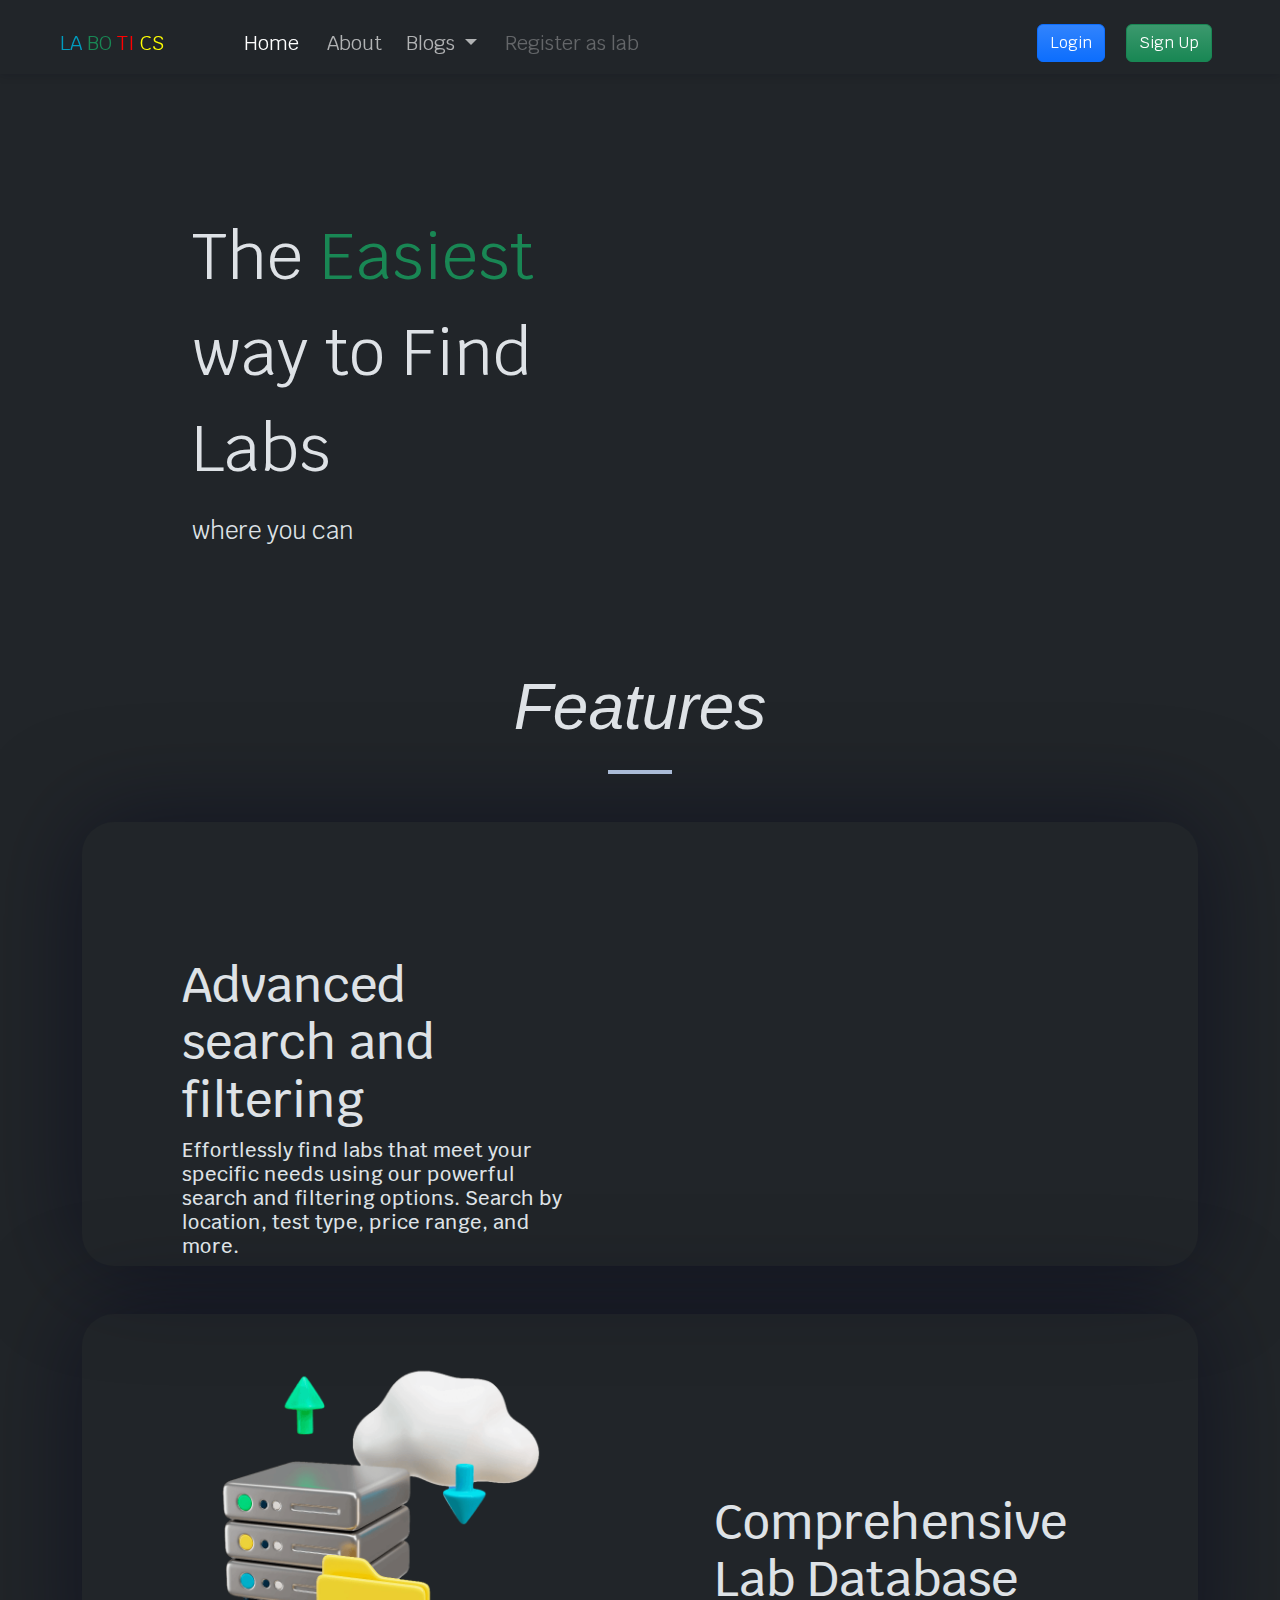
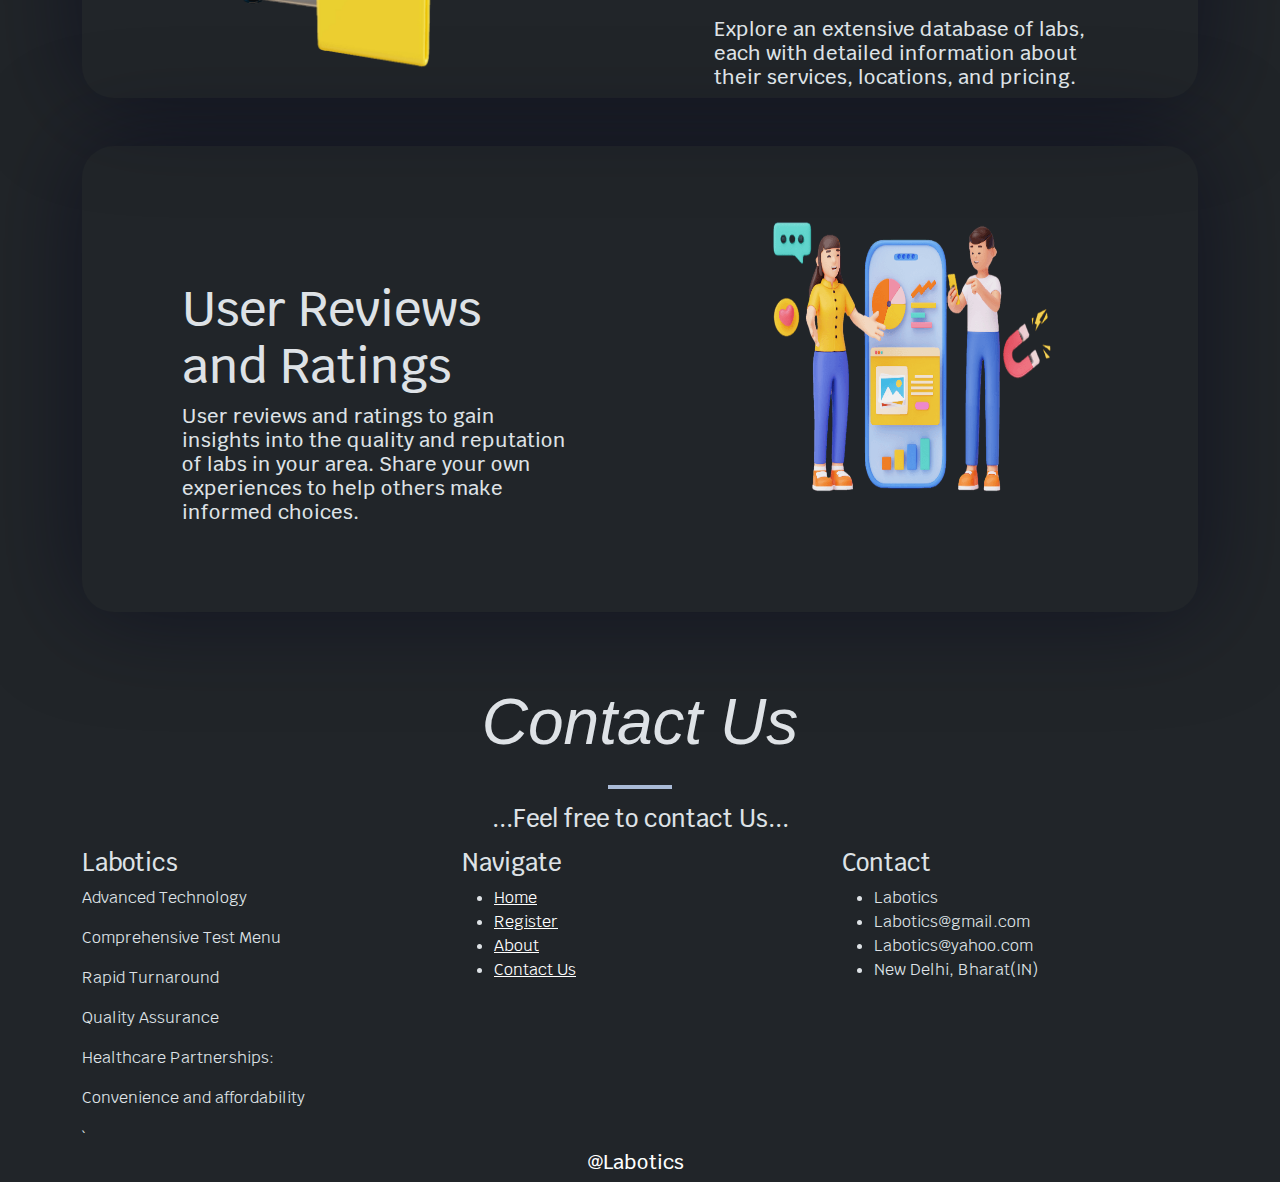
==== commit 67f6b013: "uwu" ====
--- a/index.html
+++ b/index.html
@@ -18,7 +18,12 @@
   <nav class="navbar navbar-expand-lg  fs-5 bgp sticky-top">
 
     <div class="container-fluid">
-      <a class="navbar-brand fs-5 mx-5 " href="#">Labotics</a>
+      <a class="navbar-brand fs-5 mx-5 " href="#">
+        <span style="color: #019cbe;">LA</span>
+      <span style="color: #198754;">BO</span>
+      <span style="color: red;">TI</span>
+      <span style="color: yellow;">CS</span>
+      </a>
       <button class="navbar-toggler" type="button" data-bs-toggle="collapse" data-bs-target="#navbarSupportedContent"
         aria-controls="navbarSupportedContent" aria-expanded="false" aria-label="Toggle navigation">
         <span class="navbar-toggler-icon"></span>
@@ -147,6 +152,68 @@
     </div>
     <h4 class="my-3">...Feel free to contact Us...</h4>
   </div>
+
+  <div class="footer">
+    <div class="container">
+        <div class="row">
+            <div class="col-md-4 col-xs-12">
+                <div class="first">
+                    <h4>Labotics</h4>
+                    <p> Advanced Technology</p>
+                    <p>Comprehensive Test Menu</p>
+                    <p>Rapid Turnaround</p>
+                    <p>Quality Assurance</p>
+                    <p>Healthcare Partnerships:</p>
+                    <p> Convenience and affordability</p>
+                </div>
+            </div>
+  
+            <div class="col-md-4 col-xs-12">
+                <div class="second">
+                    <h4> Navigate</h4>
+                    <ul>
+                        <li><a href="#">Home</a></li>
+                        <li><a href="signup.html">Register</a></li>
+                        <li><a href="about.html">About</a></li>
+                        <li><a href="#">Contact Us</a></li>
+                    </ul>
+                </div>
+            </div>
+  
+            <div class="col-md-4 col-xs-12">
+                <div class="third">
+                    <h4> Contact</h4>
+                    <ul>
+                        <li>Labotics</li> 
+                       
+                      <li><i class="far fa-envelope"></i> Labotics@gmail.com</li>
+                        <li><i class="far fa-envelope"></i> Labotics@yahoo.com</li>
+  
+  
+                      <li><i class="fas fa-map-marker-alt"></i> New Delhi, Bharat(IN) </li>
+                    </ul>
+                </div>
+            </div>
+        </div>
+    </div>
+    <div class="container">`
+        <div class="row">
+            <div class="col-12">
+                <div class="line"></div>
+                <div class="second2">
+                    <a href="https://codepen.io/AndreeaBunget" target="_blank"> <i class="fa-brands fa-facebook fa-2x margin"></i></a>
+                    <a href="https://www.instagram.com/adarshsingh9540/" target="_blank"> <i class="fa-brands fa-instagram fa-2x margin"></i></a>
+                    <a href="https://www.linkedin.com/in/adarsh-singh-183357262/" target="_blank"> <i class="fab fa-linkedin fa-2x margin"></i></a>
+                    <a href="https://www.youtube.com/channel/UCTefFWBZmEPByurl-Y9JM5A" target="_blank"><i class="fab fa-youtube fa-2x margin" ></i></a>
+  
+                </div>
+  
+            </div>
+            <h5 style="text-align: center; color: #fff;">@Labotics  <i class="fa-solid fa-heart-pulse" style="color: red; margin-left: 10px;"></i></h5>
+        </div>
+        </div>
+  </div>
+  
                
   <script type="module">
     // Import the functions you need from the SDKs you need
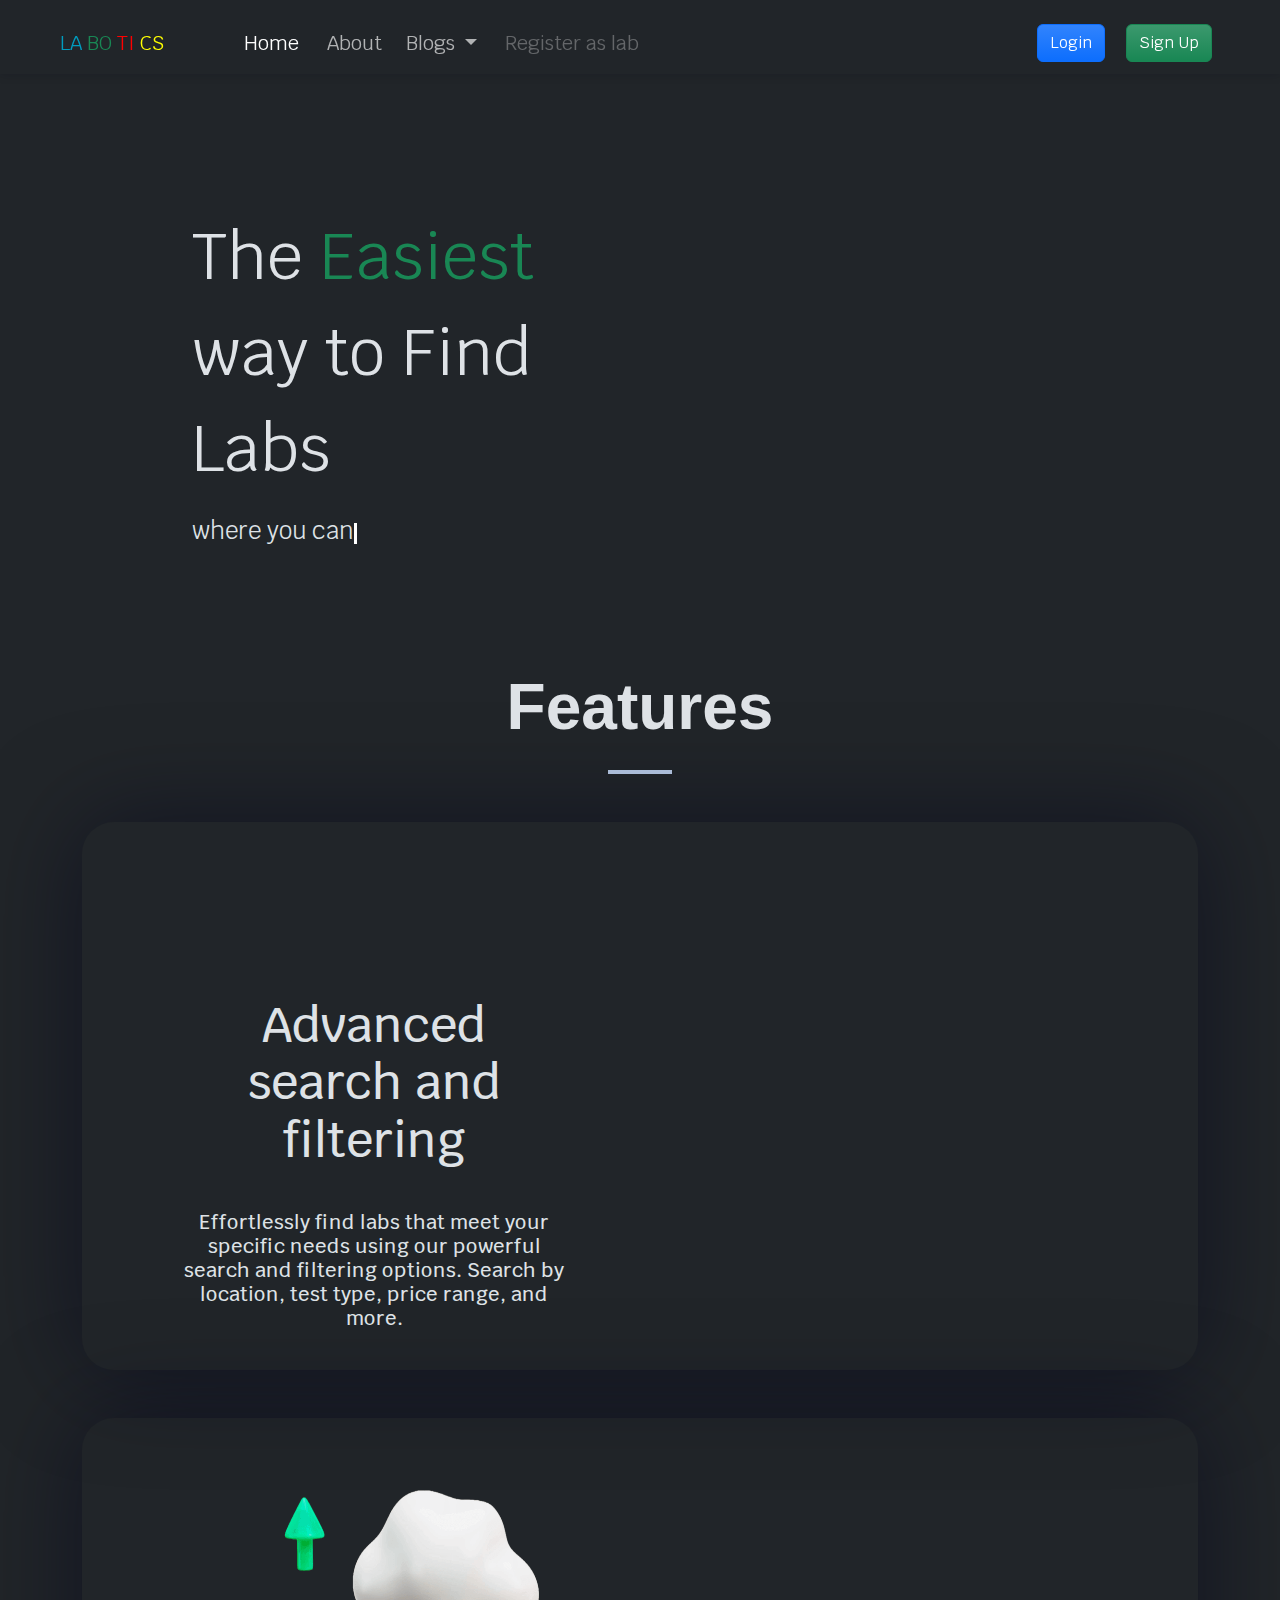
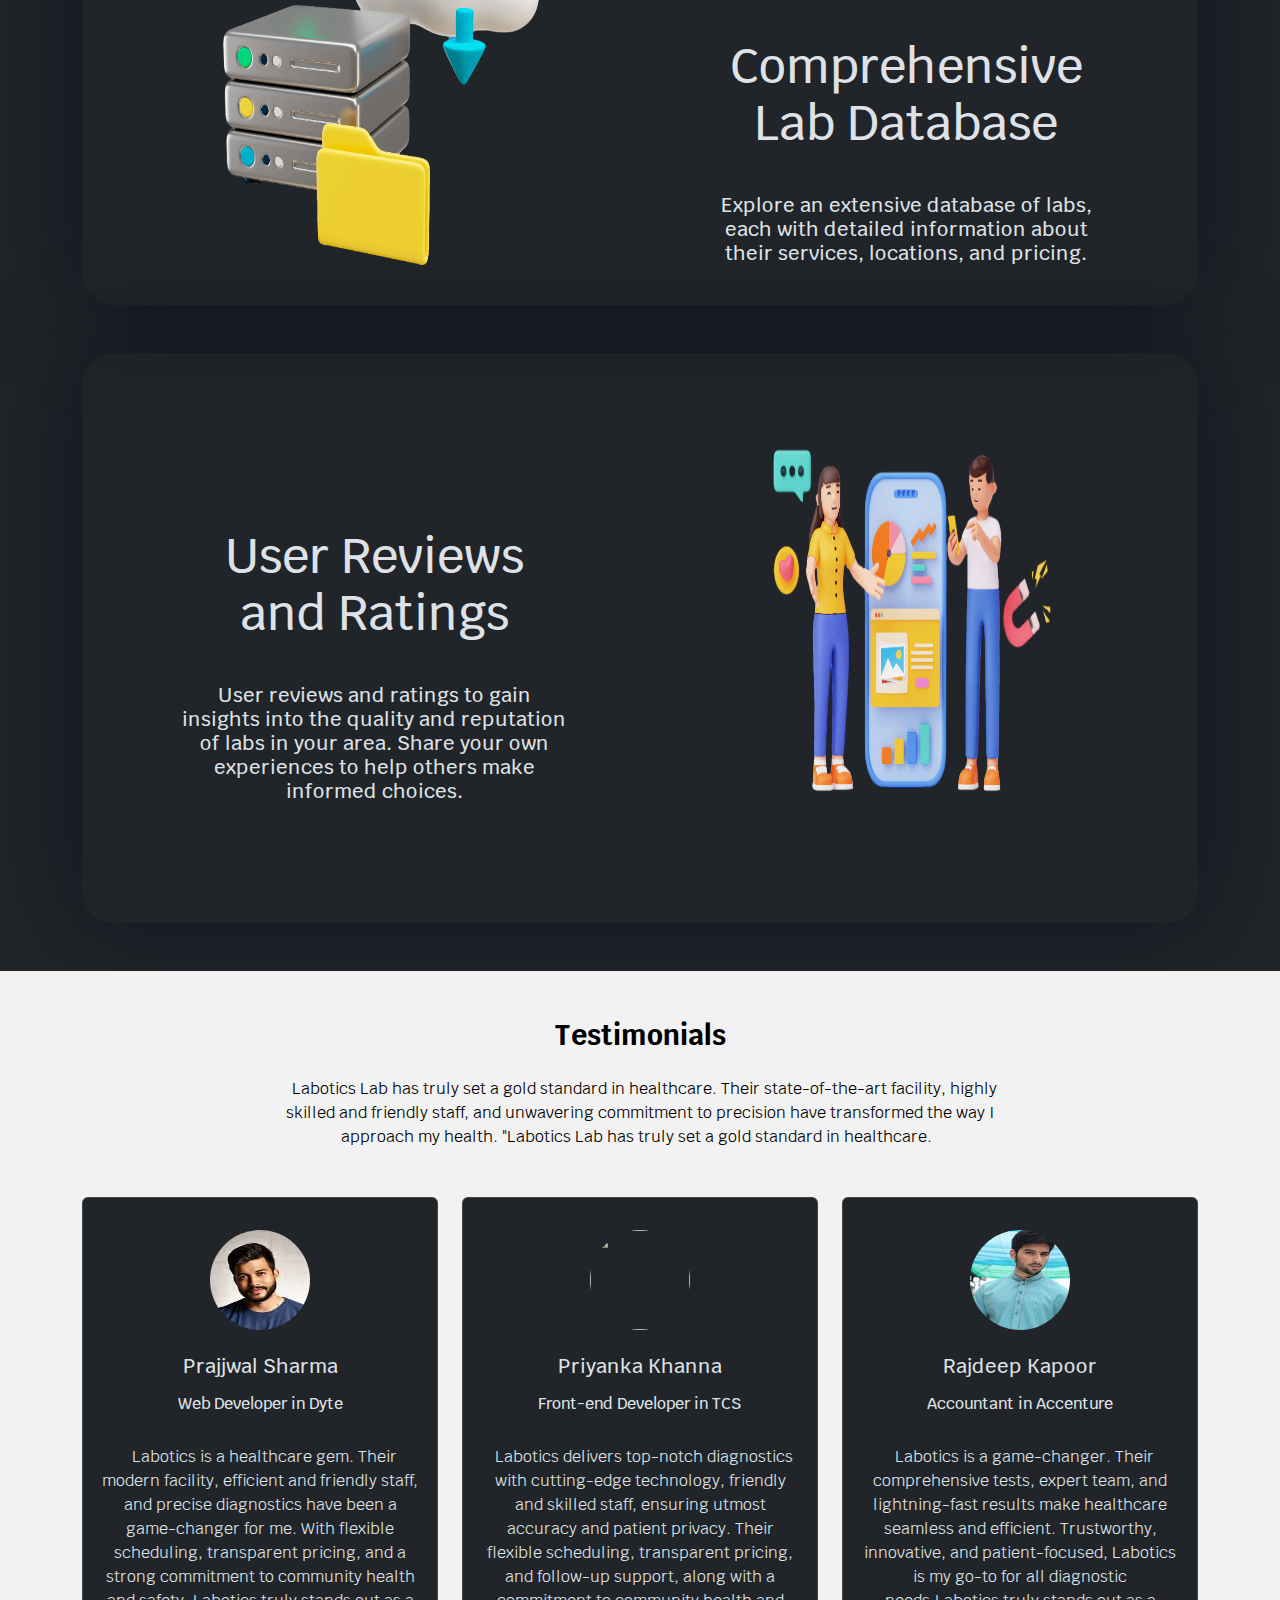
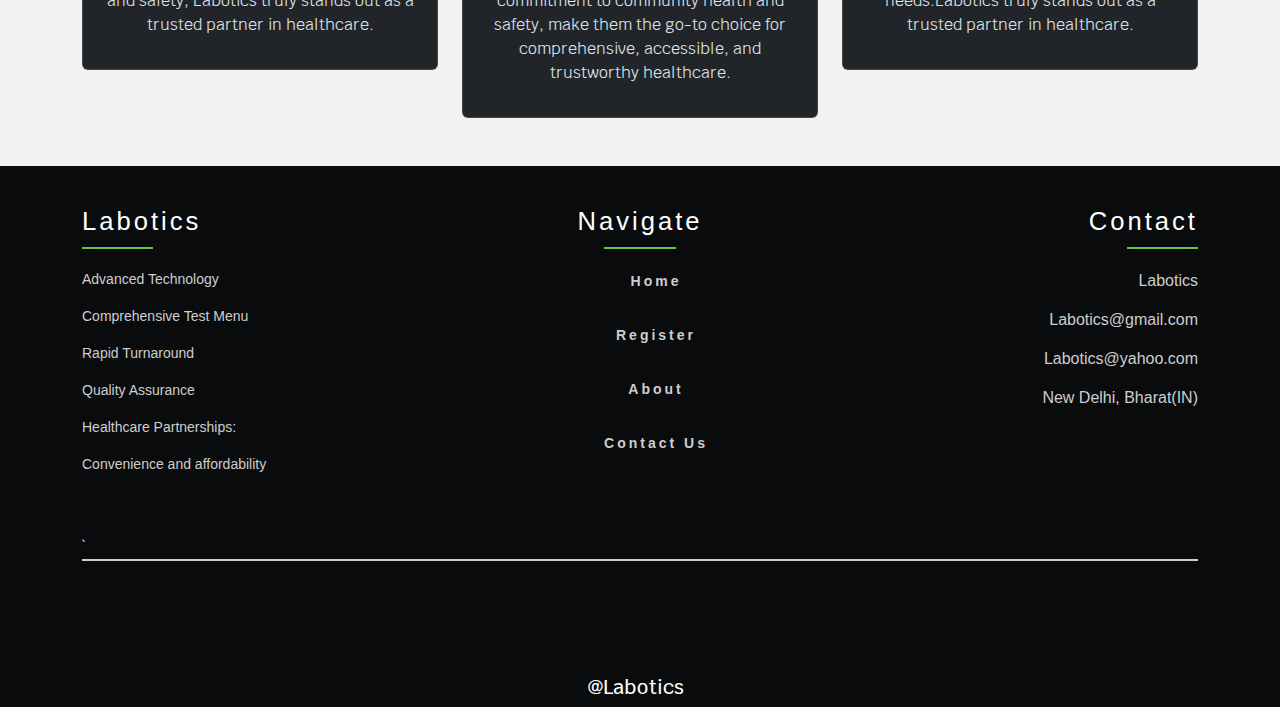
==== commit 39ebe9b5: "Merge pull request #3 from AdarshSingh9540/features2" ====
--- a/index.html
+++ b/index.html
@@ -56,9 +56,9 @@
         <div class="login mx-5">
 
           <button type="button" class="btn btn-primary btn-m bg-gradient mx-2 rounded-2 "><a href="login.html"
-              style="text-decoration: none;">Login</a></button>
+              style="text-decoration: none; color: #fff;">Login</a></button>
           <button type="button" class="btn btn-success btn-m bg-gradient mx-2  rounded-2 linkout "><a href="signup.html"
-              style="text-decoration: none; ">Sign Up</a></button>
+              style="text-decoration: none; color: #fff;">Sign Up</a></button>
         </div>
       </div>
     </div>
@@ -145,13 +145,124 @@
 
   </div>
  </div>
-
-  <div class="centrekr">
-    <h2 class="my-4 head"> Contact Us </h2>
-    <div class="after">
-    </div>
-    <h4 class="my-3">...Feel free to contact Us...</h4>
-  </div>
+   
+
+ <section style="color: #000; background-color: #f3f2f2;">
+  <div class="container py-5">
+    <div class="row d-flex justify-content-center">
+      <div class="col-md-10 col-xl-8 text-center">
+        <h3 class="fw-bold mb-4">Testimonials</h3>
+        <p class="mb-4 pb-2 mb-md-5 pb-md-0">
+          <i class="fas fa-quote-left pe-2"></i>Labotics Lab has truly set a gold standard in healthcare. Their state-of-the-art facility, highly skilled and friendly staff, and unwavering commitment to precision have transformed the way I approach my health. "Labotics Lab has truly set a gold standard in healthcare.<i class="fas fa-quote-right pe-2"></i>
+
+        </p>
+      </div>
+    </div>
+
+    <div class="row text-center">
+      <div class="col-md-4 mb-4 mb-md-0">
+        <div class="card">
+          <div class="card-body py-4 mt-2">
+            <div class="d-flex justify-content-center mb-4">
+              <img src="images/test2.jpeg"
+                class="rounded-circle shadow-1-strong" width="100" height="100" />
+            </div>
+            <h5 class="font-weight-bold">Prajjwal Sharma</h5>
+            <h6 class="font-weight-bold my-3">Web Developer in Dyte</h6>
+            <ul class="list-unstyled d-flex justify-content-center">
+              <li>
+                <i class="fas fa-star fa-sm text-info"></i>
+              </li>
+              <li>
+                <i class="fas fa-star fa-sm text-info"></i>
+              </li>
+              <li>
+                <i class="fas fa-star fa-sm text-info"></i>
+              </li>
+              <li>
+                <i class="fas fa-star fa-sm text-info"></i>
+              </li>
+              <li>
+                <i class="fas fa-star-half-alt fa-sm text-info"></i>
+              </li>
+            </ul>
+            <p class="mb-2">
+              <i class="fas fa-quote-left pe-2"></i>Labotics is a healthcare gem. Their modern facility, efficient and friendly staff, and precise diagnostics have been a game-changer for me. With flexible scheduling, transparent pricing, and a strong commitment to community health and safety, Labotics truly stands out as a trusted partner in healthcare.
+            </p>
+          </div>
+        </div>
+      </div>
+ 
+
+      <div class="col-md-4 mb-0">
+        <div class="card">
+          <div class="card-body py-4 mt-2">
+            <div class="d-flex justify-content-center mb-4">
+              <img src="https://mdbcdn.b-cdn.net/img/Photos/Avatars/img%20(17).webp"
+                class="rounded-circle shadow-1-strong" width="100" height="100" />
+            </div>
+            <h5 class="font-weight-bold">Priyanka Khanna</h5>
+            <h6 class="font-weight-bold my-3">Front-end Developer in TCS</h6>
+            <ul class="list-unstyled d-flex justify-content-center">
+              <li>
+                <i class="fas fa-star fa-sm text-info"></i>
+              </li>
+              <li>
+                <i class="fas fa-star fa-sm text-info"></i>
+              </li>
+              <li>
+                <i class="fas fa-star fa-sm text-info"></i>
+              </li>
+              <li>
+                <i class="fas fa-star fa-sm text-info"></i>
+              </li>
+              <li>
+                <i class="far fa-star fa-sm text-info"></i>
+              </li>
+            </ul>
+            <p class="mb-2">
+              <i class="fas fa-quote-left pe-2"></i>Labotics delivers top-notch diagnostics with cutting-edge technology, friendly and skilled staff, ensuring utmost accuracy and patient privacy. Their flexible scheduling, transparent pricing, and follow-up support, along with a commitment to community health and safety, make them the go-to choice for comprehensive, accessible, and trustworthy healthcare.
+            </p>
+          </div>
+        </div>
+      </div>
+
+      <div class="col-md-4 mb-4 mb-md-0">
+        <div class="card">
+          <div class="card-body py-4 mt-2">
+            <div class="d-flex justify-content-center mb-4">
+              <img src="images/test1.jpeg"
+                class="rounded-circle shadow-1-strong" width="100" height="100" />
+            </div>
+            <h5 class="font-weight-bold">Rajdeep Kapoor</h5>
+            <h6 class="font-weight-bold my-3">Accountant in Accenture</h6>
+            <ul class="list-unstyled d-flex justify-content-center">
+              <li>
+                <i class="fas fa-star fa-sm text-info"></i>
+              </li>
+              <li>
+                <i class="fas fa-star fa-sm text-info"></i>
+              </li>
+              <li>
+                <i class="fas fa-star fa-sm text-info"></i>
+              </li>
+              <li>
+                <i class="fas fa-star fa-sm text-info"></i>
+              </li>
+              <li>
+                <i class="fas fa-star fa-sm text-info"></i>
+              </li>
+            </ul>
+            <p class="mb-2">
+              <i class="fas fa-quote-left pe-2"></i>Labotics is a game-changer. Their comprehensive tests, expert team, and lightning-fast results make healthcare seamless and efficient. Trustworthy, innovative, and patient-focused, Labotics is my go-to for all diagnostic needs.Labotics truly stands out as a trusted partner in healthcare.
+            </p>
+          </div>
+        </div>
+      </div>
+      
+    </div>
+  </div>
+</section>
 
   <div class="footer">
     <div class="container">
--- a/style.css
+++ b/style.css
@@ -6,6 +6,7 @@
 
 body{
     font-family: 'Krub', sans-serif;
+    height:100vh ;
    
    
     /* background: linear-gradient(135deg, #2f2f2f, #121212);
@@ -14,6 +15,22 @@
   color: #ffffff; Adjust text color for visibility */
    
 }
+
+.cursor {
+	border-left: 3px solid #fff;
+}
+
+#typewriter{
+  color:	#0D6EFD;
+}
+.box1{
+  width: 1vw;
+  height: 2vh;
+  /* background-color:rgba(255, 255, 255, );  */
+}
+
+
+
 .bgp{
   padding-top: 20px;
   background-color: rgb(33,37,41);
@@ -114,8 +131,9 @@
 }
 .head{
     font-family: 'Gill Sans', 'Gill Sans MT', Calibri, 'Trebuchet MS', sans-serif;
-    font-style: italic;
+    /* font-style: italic; */
    font-size: 4rem;
+   font-weight: 600;
 }
 
 @keyframes fadeinleft{
@@ -177,121 +195,192 @@
 .empty{
     width: 50%;
 }
-footer .footer-1 {
-    width: 100%;
-    position: relative;
-    bottom: 0;
-    left: 0;
-    background:#3e415b;
-  }
-  
-  footer .content {
-    /* max-width: 1350px; */
-    margin: auto;
-    padding: 15px;
-    display: flex;
-    
-    justify-content: space-evenly;
-    
-  }
-  
-  footer .content p,
-  a {
-    color: #fff;
-  }
-  
-  footer .content .box {
-    width: 33%;
-    transition: all 0.4s ease;
-  }
-  
-  footer .content .topic {
-    font-size: 1.5rem;
-    font-weight: 600;
-    color: #fff;
-    margin-bottom: 16px;
-    font-family: 'Roboto', sans-serif;
-  }
-  
-  footer .content p {
-    text-align: justify;
-    font-family: 'Roboto', sans-serif;
-  }
-  
-  .lower{
-    max-width: 1350px; 
-    margin: auto;
-    padding: 20px;
-    display: flex;
-    flex-direction: column;
-  }
-  
-  .lower .social-container{
-    max-width: 1350px; 
-    height: 60px;
-    display: flex;
-    justify-content: center;
-  }
-  
-  
-  
-  .lower .topic a{
-    font-size: 22px ;
-    font-weight: 600;
-    color: #fff;
-    margin-bottom: 16px;
-    font-family: 'Roboto', sans-serif;
-  }
-  
-  footer .content .middle {
-    padding-left: 50px;
-    padding-right: 50px;
-  }
-  
-  footer .content .middle a {
-    line-height: 32px;
-    font-size: 16px;
-    /* font-family: cursive; */
-    font-family: 'Roboto', sans-serif;
-    color: rgb(147, 238, 245);
-  }
-  
-  footer .content .right input[type="text"] {
-    height: 45px;
-    width: 100%;
-    outline: none;
-    color: #d9d9d9;
-    background: #000;
-    border-radius: 5px;
-    padding-left: 10px;
-    font-size: 17px;
-    border: 2px solid #222222;
-  }
-  footer .content .right input[type="text"]:focus{
-    box-shadow: 0px 0px 2px wheat;
-    border: none;
-  }
-  footer .content .right .btn{
-    height: 42px;
-    width: 100%;
-    font-size: 18px;
-    color: wheat;
-   
-    outline: none;
-    border-radius: 5px;
-    letter-spacing: 1px;
-    cursor: pointer;
-    margin-top: 12px;
-   
-    transition: all 0.3s ease-in-out;
-  }
-  .content .right .btn:hover {
-    background: none;
-    color: #eb2f06;
-    font-weight: bold;
-    border: 1px solid #eb2f06;
-    transition-delay: .2s;
-  }
-  .gap{
-    padding-right: 4rem;
-  }+
+.footer {
+  background: linear-gradient(rgba(0,0,0,0.7),rgba(0,0,0,0.7));
+}
+
+
+
+.first {
+  margin-top: 40px;
+  margin-bottom: 50px;
+  color: rgb(206,206,206);
+  font-family: 'Poppins', sans-serif;
+}
+
+  .first h4 {
+      font-size: 20px;
+      letter-spacing: 3px;
+      position: relative;
+      margin-bottom: 20px;
+      font-size: 1.6em;
+      color: #fff;
+      padding-bottom: 0.5em;
+  }
+
+      .first h4::after {
+          content: '';
+          background: #66c83d;
+          width: 20%;
+          height: 2px;
+          position: absolute;
+          bottom: 0;
+          left: 0;
+      }
+
+  .first p {
+      font-size: 14px;
+  }
+
+.second {
+  margin-top: 40px;
+  margin-bottom: 50px;
+  color: rgb(206,206,206);
+  font-family: 'Poppins', sans-serif;
+  text-align: center;
+}
+
+.second2 {
+  margin-top: 40px;
+  margin-bottom: 50px;
+  color: rgb(206,206,206);
+  font-family: 'Poppins', sans-serif;
+  text-align: center;
+}
+
+.second h4 {
+  font-size: 20px;
+  letter-spacing: 3px;
+  position: relative;
+  margin-bottom: 20px;
+  font-size: 1.6em;
+  color: #fff;
+  padding-bottom: 0.5em;
+}
+
+  .second h4::after {
+      content: '';
+      background: #66c83d;
+      width: 20%;
+      height: 2px;
+      position: absolute;
+      bottom: 0;
+      left: 40%;
+  }
+
+
+.second li {
+  list-style: none;
+  padding-bottom: 30px;
+}
+
+.second a, .second2 a {
+  color: rgb(206, 206, 206);
+  text-decoration: none;
+  letter-spacing: 3px;
+  font-weight: bold;
+  font-size: 14px;
+  transition: 0.2s;
+}
+
+  .second a:hover, .second2 a:hover {
+      color: #fff;
+      transition: 0.2s;
+      text-shadow: 1px 1px 20px rgba(0,0,0,1);
+      text-decoration: none
+
+  }
+
+
+
+.third {
+  margin-top: 40px;
+  margin-bottom: 50px;
+  color: rgb(206,206,206);
+  font-family: 'Poppins', sans-serif;
+  text-align: right;
+}
+
+
+  .third h4 {
+      font-size: 20px;
+      letter-spacing: 3px;
+      position: relative;
+      margin-bottom: 20px;
+      font-size: 1.6em;
+      color: #fff;
+      padding-bottom: 0.5em;
+  }
+
+
+      .third h4::after {
+          content: '';
+          background: #66c83d;
+          width: 20%;
+          height: 2px;
+          position: absolute;
+          bottom: 0;
+          left: 80%;
+      }
+
+
+
+  .third li {
+      list-style: none;
+      padding-bottom: 15px;
+  }
+
+
+  .third a {
+      color: rgb(206, 206, 206);
+      text-decoration: none;
+      letter-spacing: 3px;
+      font-weight: bold;
+      font-size: 14px;
+      transition: 0.2s;
+  }
+
+
+      .third a:hover {
+          color: #fff;
+          transition: 0.2s;
+          text-shadow: 1px 1px 20px rgba(0,0,0,1);
+      }
+
+
+@media screen and (max-width:1000px) {
+  .first {
+      text-align: center;
+  }
+
+      .first h4::after {
+          left: 40%;
+      }
+}
+
+@media screen and (max-width:1000px) {
+  .third {
+      text-align: center;
+  }
+
+      .third h4::after {
+          left: 40% !important;
+      }
+}
+
+.margin {
+  margin-left: 20px;
+}
+
+.line {
+  height:2px;
+  background-color:rgb(206,206,206);
+  width:100%;
+}
+
+.container h1{
+  text-align:center;
+  margin-top:40px;
+  margin-bottom:40px;
+}
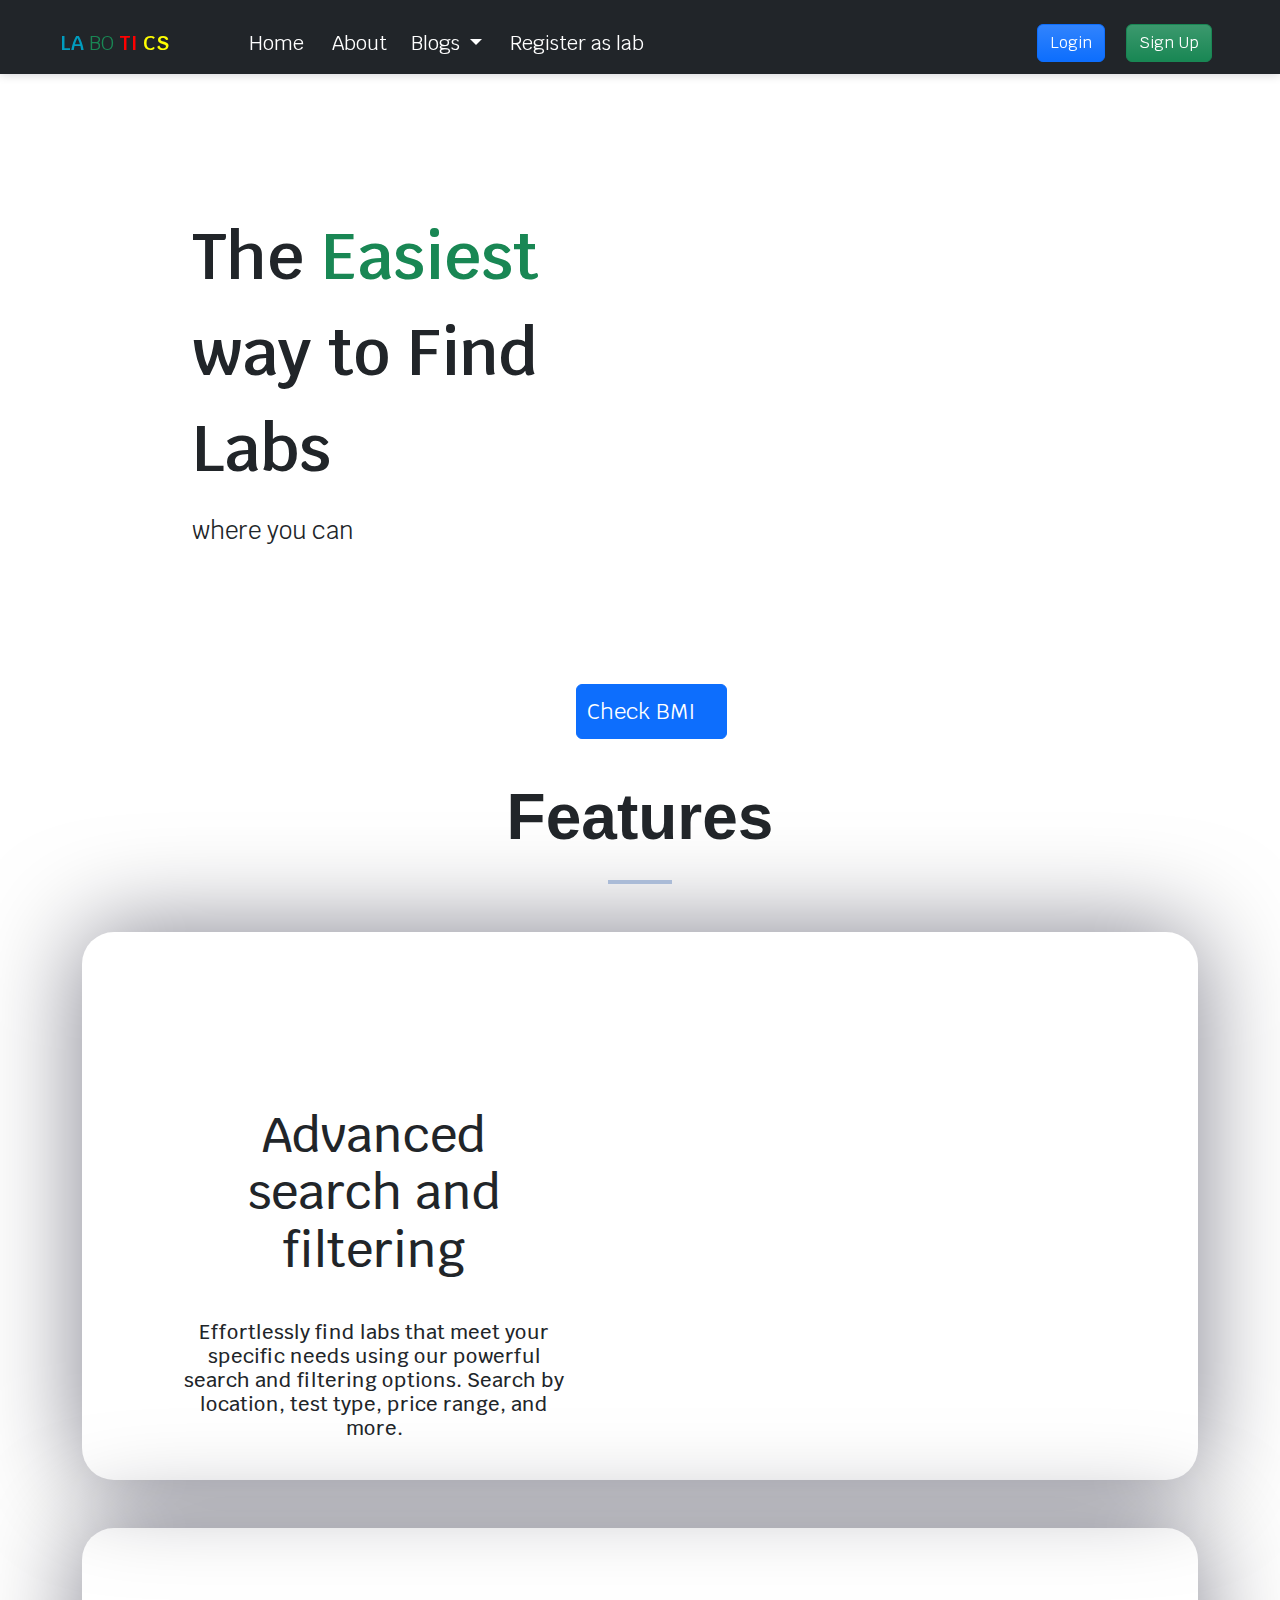
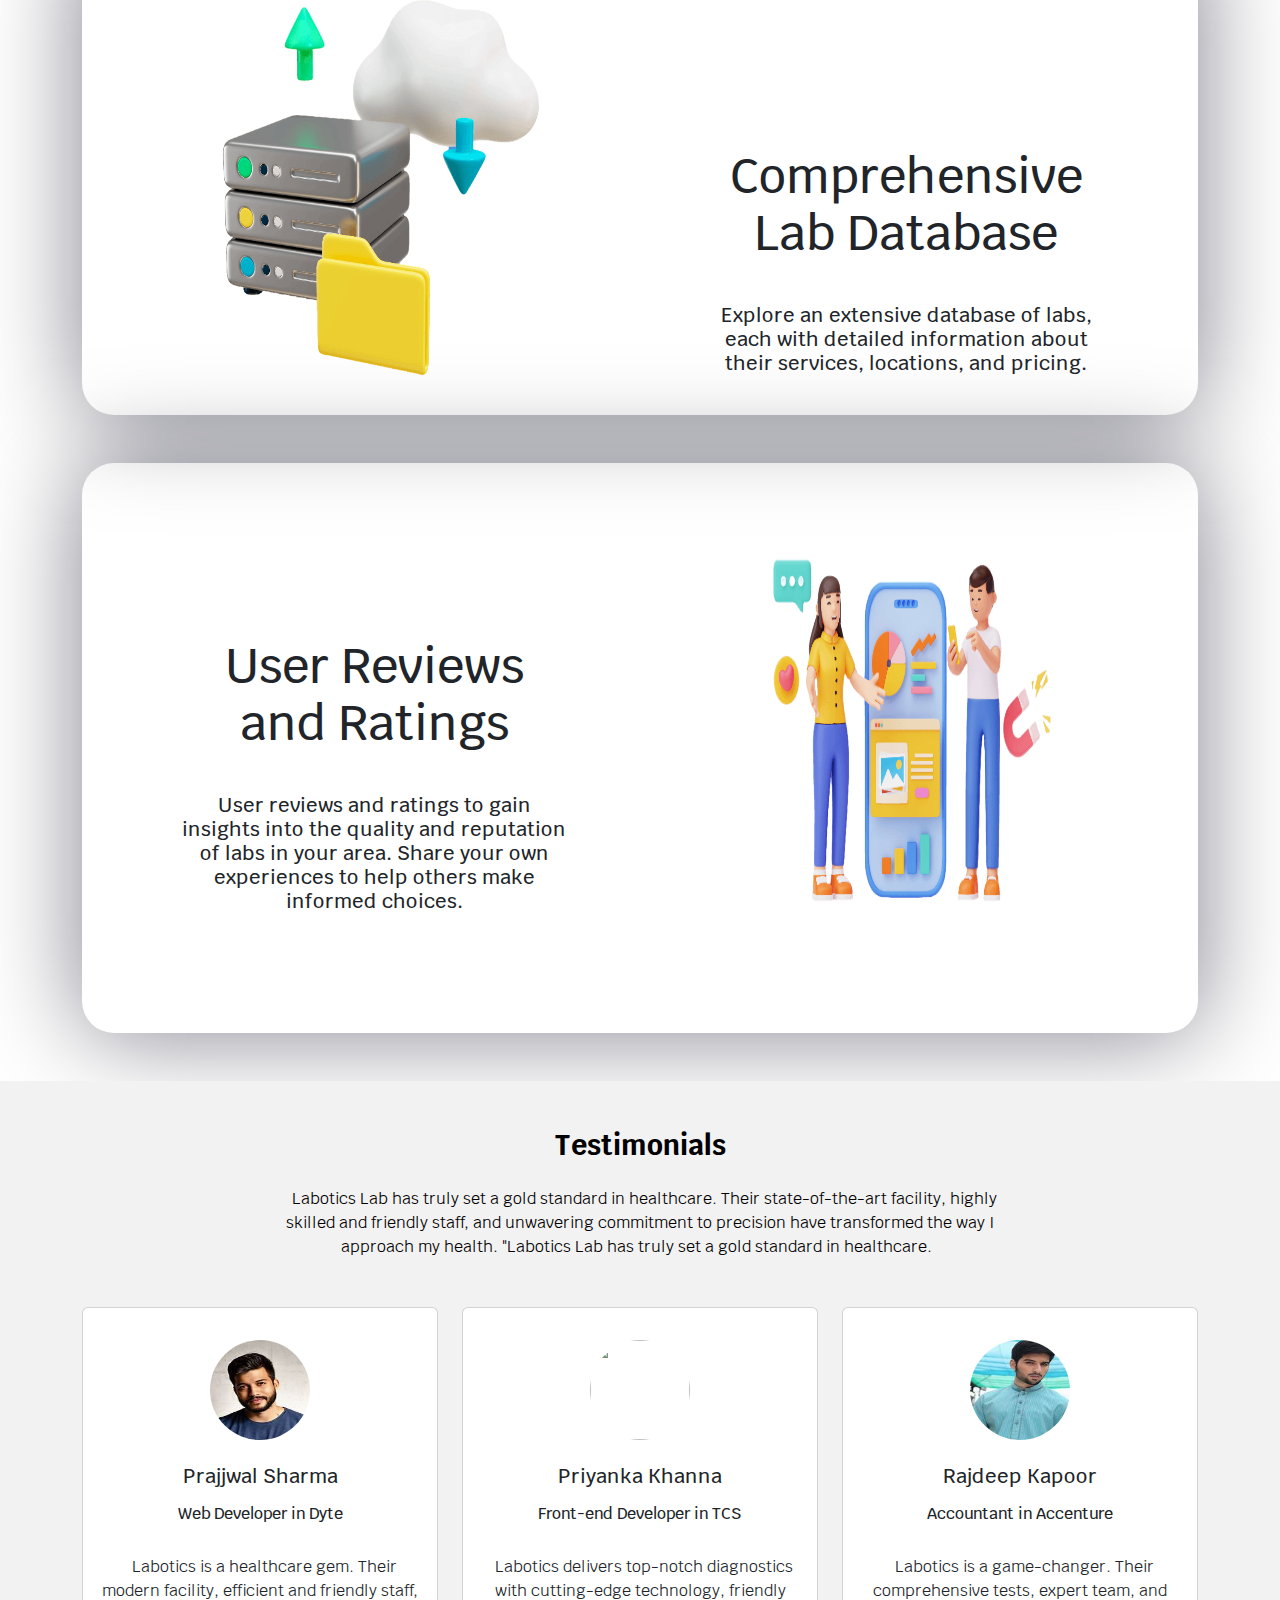
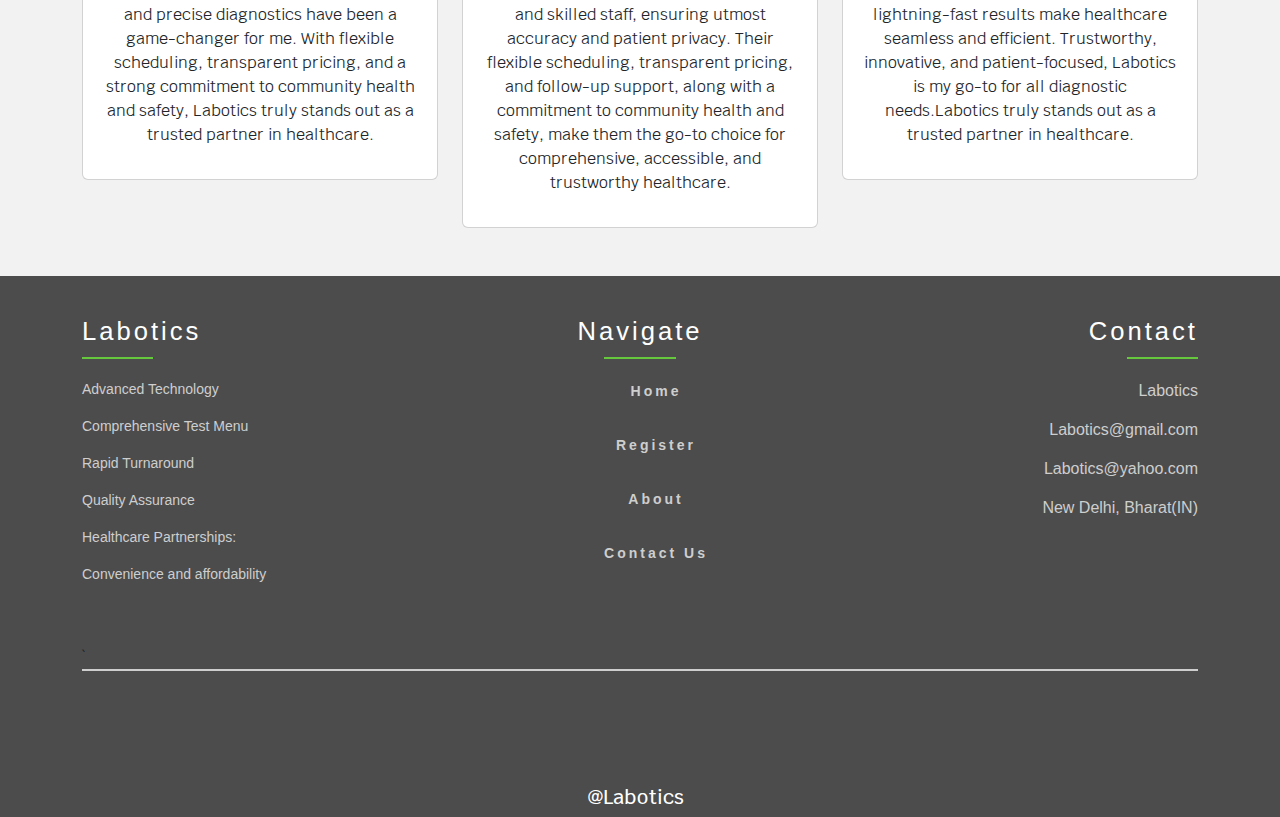
==== commit cb1fdd10: "font color change" ====
--- a/index.html
+++ b/index.html
@@ -1,5 +1,5 @@
 <!DOCTYPE html>
-<html lang="en" data-bs-theme="dark">
+<html lang="en" data-bs-theme="">
 
 <head>
   <meta charset="UTF-8">
@@ -9,6 +9,7 @@
   <link rel="stylesheet" href="style.css">
   <link rel="preconnect" href="https://fonts.googleapis.com">
   <link rel="preconnect" href="https://fonts.gstatic.com" crossorigin>
+  <link rel="stylesheet" href="https://cdnjs.cloudflare.com/ajax/libs/font-awesome/6.4.0/css/all.min.css" integrity="sha512-iecdLmaskl7CVkqkXNQ/ZH/XLlvWZOJyj7Yy7tcenmpD1ypASozpmT/E0iPtmFIB46ZmdtAc9eNBvH0H/ZpiBw==" crossorigin="anonymous" referrerpolicy="no-referrer" />
   <link href="https://fonts.googleapis.com/css2?family=Krub:wght@500&display=swap" rel="stylesheet">
   <title>Labotics</title>
  
@@ -19,10 +20,10 @@
 
     <div class="container-fluid">
       <a class="navbar-brand fs-5 mx-5 " href="#">
-        <span style="color: #019cbe;">LA</span>
-      <span style="color: #198754;">BO</span>
-      <span style="color: red;">TI</span>
-      <span style="color: yellow;">CS</span>
+        <span style="color: #019cbe; font-weight: 600;">LA</span>
+      <span style="color: #198754;float: 600;">BO</span>
+      <span style="color: red;font-weight: 600;">TI</span>
+      <span style="color: yellow;font-weight: 600;">CS</span>
       </a>
       <button class="navbar-toggler" type="button" data-bs-toggle="collapse" data-bs-target="#navbarSupportedContent"
         aria-controls="navbarSupportedContent" aria-expanded="false" aria-label="Toggle navigation">
@@ -31,13 +32,13 @@
       <div class="collapse navbar-collapse" id="navbarSupportedContent">
         <ul class="navbar-nav me-auto mb-2 mb-lg-0 mx-3">
           <li class="nav-item mx-2">
-            <a class="nav-link active" aria-current="page" href="#">Home</a>
+            <a class="nav-link active" aria-current="page" href="#" style="color: #fff;">Home</a>
           </li>
           <li class="nav-item mx-1">
-            <a class="nav-link" href="about.html">About</a>
+            <a class="nav-link" href="about.html" style="color: #fff;">About</a>
           </li>
           <li class="nav-item dropdown mx-1">
-            <a class="nav-link dropdown-toggle" href="#" role="button" data-bs-toggle="dropdown" aria-expanded="false">
+            <a class="nav-link dropdown-toggle" href="#" role="button" data-bs-toggle="dropdown" aria-expanded="false" style="color: #fff;">
               Blogs
             </a>
             <ul class="dropdown-menu">
@@ -50,7 +51,7 @@
             </ul>
           </li>
           <li class="nav-item mx-2">
-            <a class="nav-link disabled " aria-disabled="true">Register as lab</a>
+            <a class="nav-link disabled" aria-disabled="true" style="color: #fff;">Register as lab</a>
           </li>
         </ul>
         <div class="login mx-5">
@@ -67,7 +68,7 @@
   padding-right: 15vw;">
     <div class=" herotext" style="width: 30vw;">
       <div class="fs-1 ">
-        <p class="herohead" >The <span style="color: #198754;">Easiest</span> way to Find Labs</p>
+        <p class="herohead"  style="font-weight: 600;">The <span style="color: #198754;">Easiest</span> way to Find Labs</p>
       </div>
 
       <div class="typewriter1 ">
@@ -77,10 +78,12 @@
         
       </div>
     </div>
-
+      
     <img class="heroimage pure-img" src="images/download.png" alt="">
-
-  </div>
+  </div>
+
+  <a class="btn btn-primary" href="bmi.html" role="button" style="margin-left: 45%; padding: 10px; font-size: 22px; margin-top: 15px; margin-bottom: 40px;">Check BMI <i class="fa-regular fa-share-from-square" style="margin: 0 10px 0 10px;"></i></a>
+
 
   <div class="centrekr">
     <h2 class="mb-4 head"> Features </h2>
@@ -91,15 +94,15 @@
   padding-left: 100px; padding-right: 100px;">
     <div class=" herotext left" style="width: 30vw;">
       <div class="">
-        <h1 class="herohead " style="font-size: 3rem;">Advanced search and filtering</h1>
-      </div>
-
+        <h1 class="herohead " style="font-size: 3rem; font-weight: 500;">Advanced search and filtering</h1>
+      </div>
+    
       <div class=" ">
         <h1 class="fs-5">Effortlessly find labs that meet your specific needs using our powerful search and
           filtering options. Search by location, test type, price range, and more.</h1>
       </div>
     </div>
-
+     
     <img class="heroimage right pure-img" src="images/download1.png" alt="">
 
   </div>
@@ -115,7 +118,7 @@
 
     <div class=" herotext2 right" style="width: 30vw;">
       <div class="">
-        <h1 class="herohead " style="font-size: 3rem;">Comprehensive Lab Database</h1>
+        <h1 class="herohead " style="font-size: 3rem; font-weight: 500;">Comprehensive Lab Database</h1>
       </div>
 
       <div class=" ">
@@ -132,7 +135,7 @@
   padding-left: 100px; padding-right: 100px; padding-bottom: 80px;">
     <div class=" herotext left" style="width: 30vw;">
       <div class="">
-        <h1 class="herohead " style="font-size: 3rem;">User Reviews and Ratings</h1>
+        <h1 class="herohead " style="font-size: 3rem; font-weight: 500;">User Reviews and Ratings</h1>
       </div>
 
       <div class=" ">
@@ -352,7 +355,7 @@
   
   <script src="logic.js"></script>
   <script src="aftersignup.js" defer type="module"></script>
-
+  <script src="https://kit.fontawesome.com/02dcb82b73.js" crossorigin="anonymous"></script>
   <script src="https://kit.fontawesome.com/02dcb82b73.js" crossorigin="anonymous"></script>
 </body>
 
--- a/style.css
+++ b/style.css
@@ -21,6 +21,7 @@
 }
 
 #typewriter{
+  font-weight: 600;
   color:	#0D6EFD;
 }
 .box1{
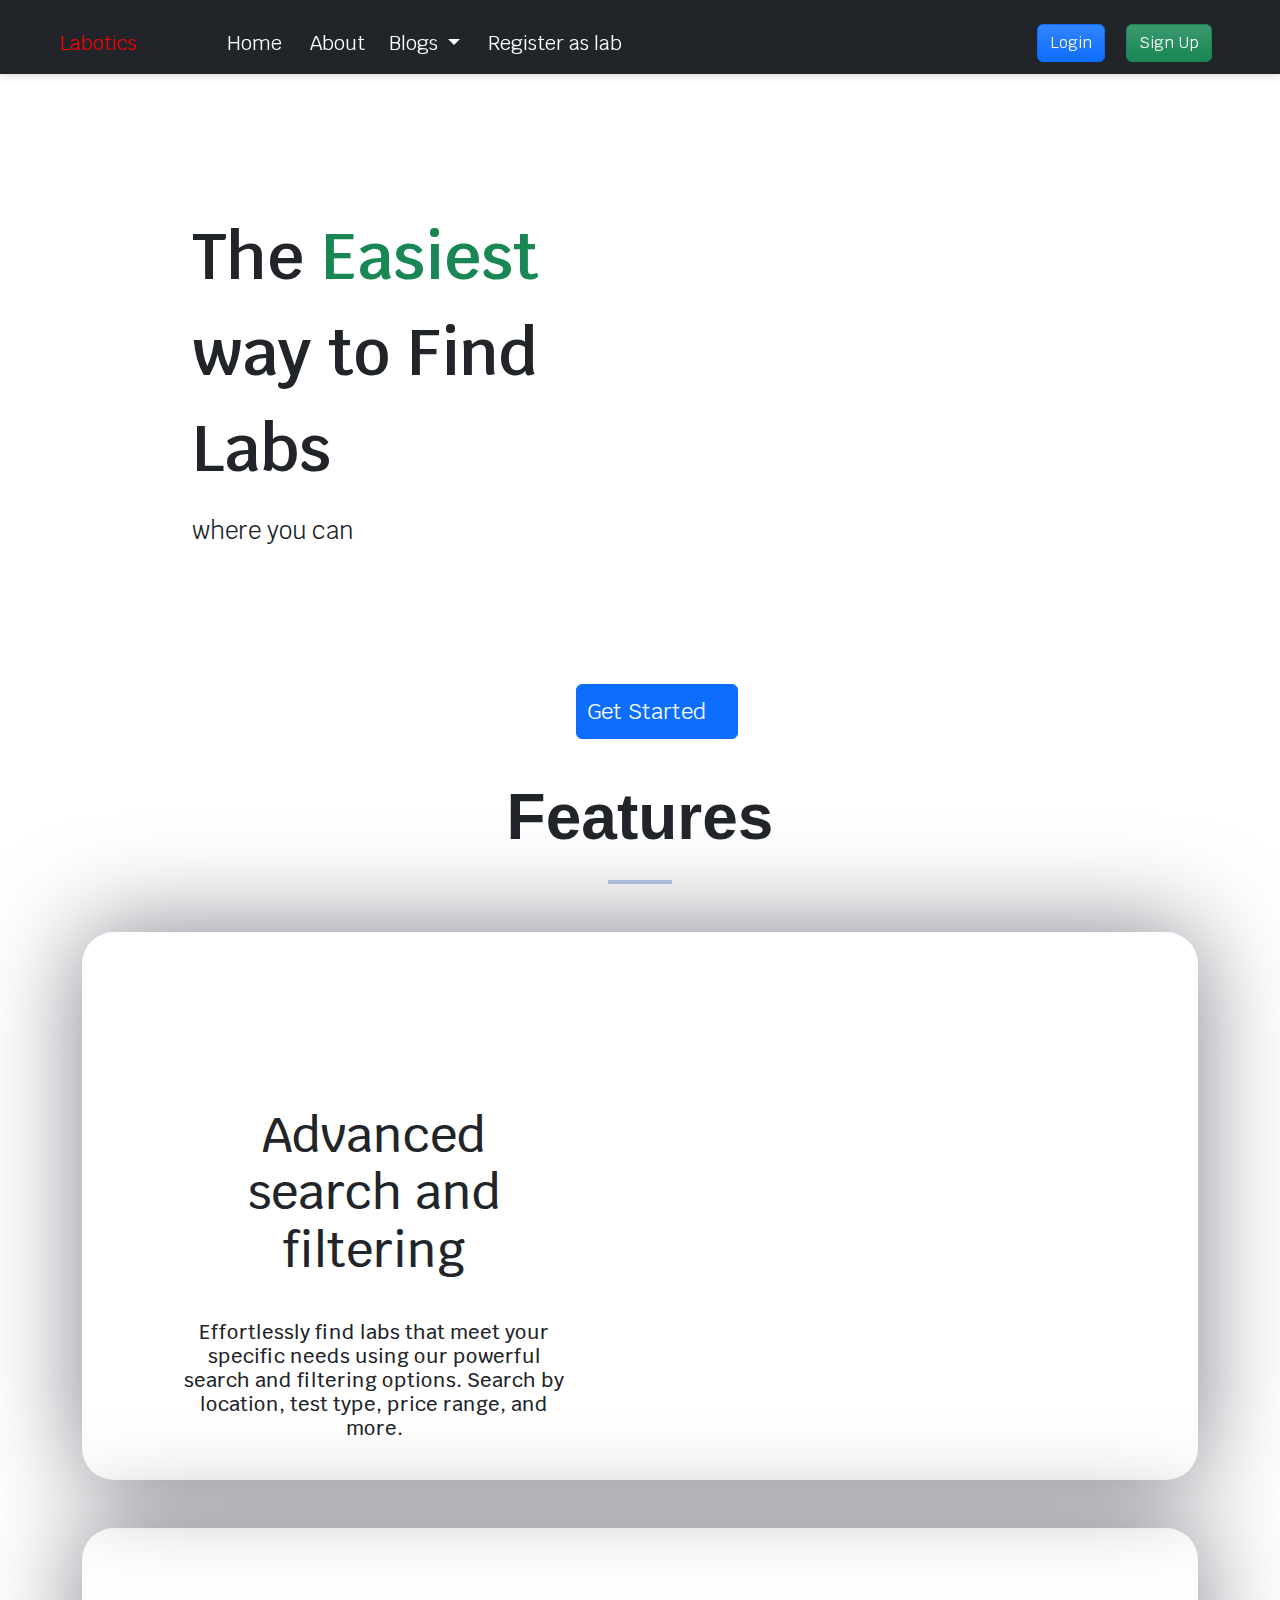
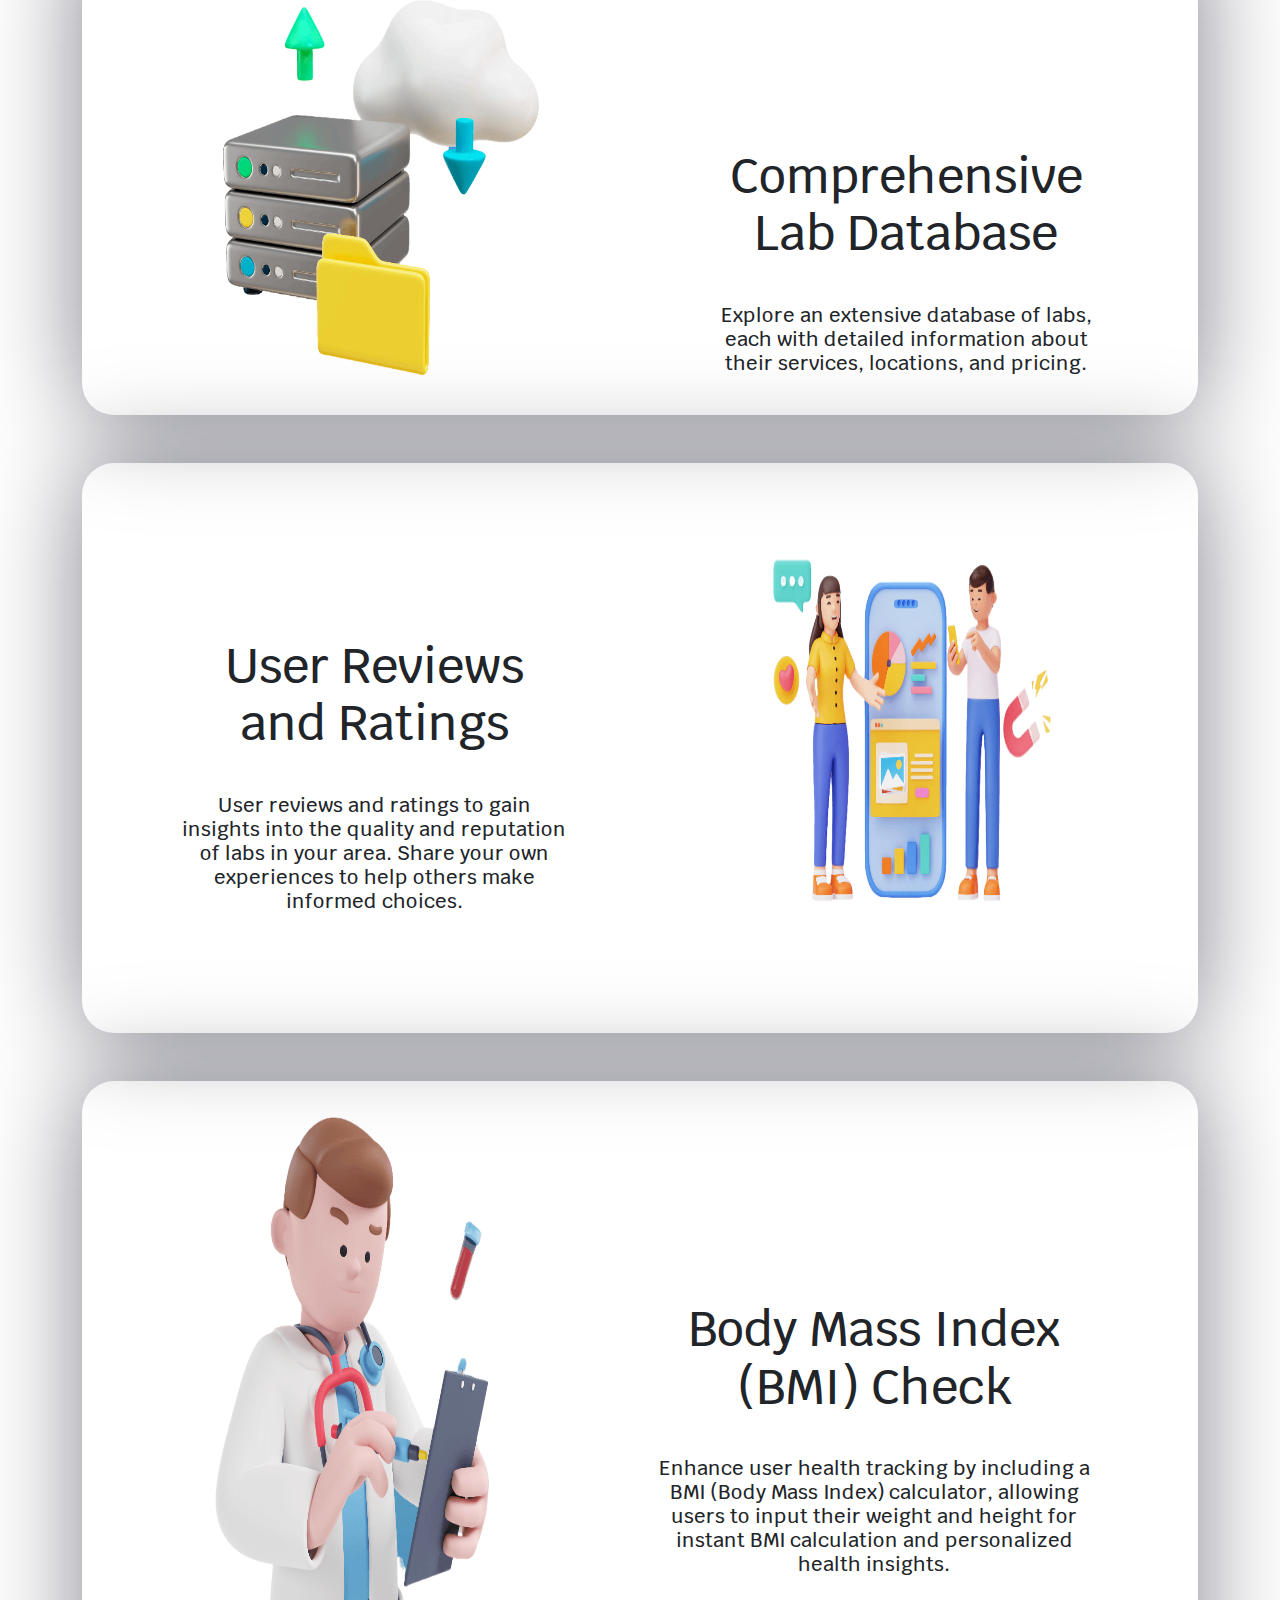
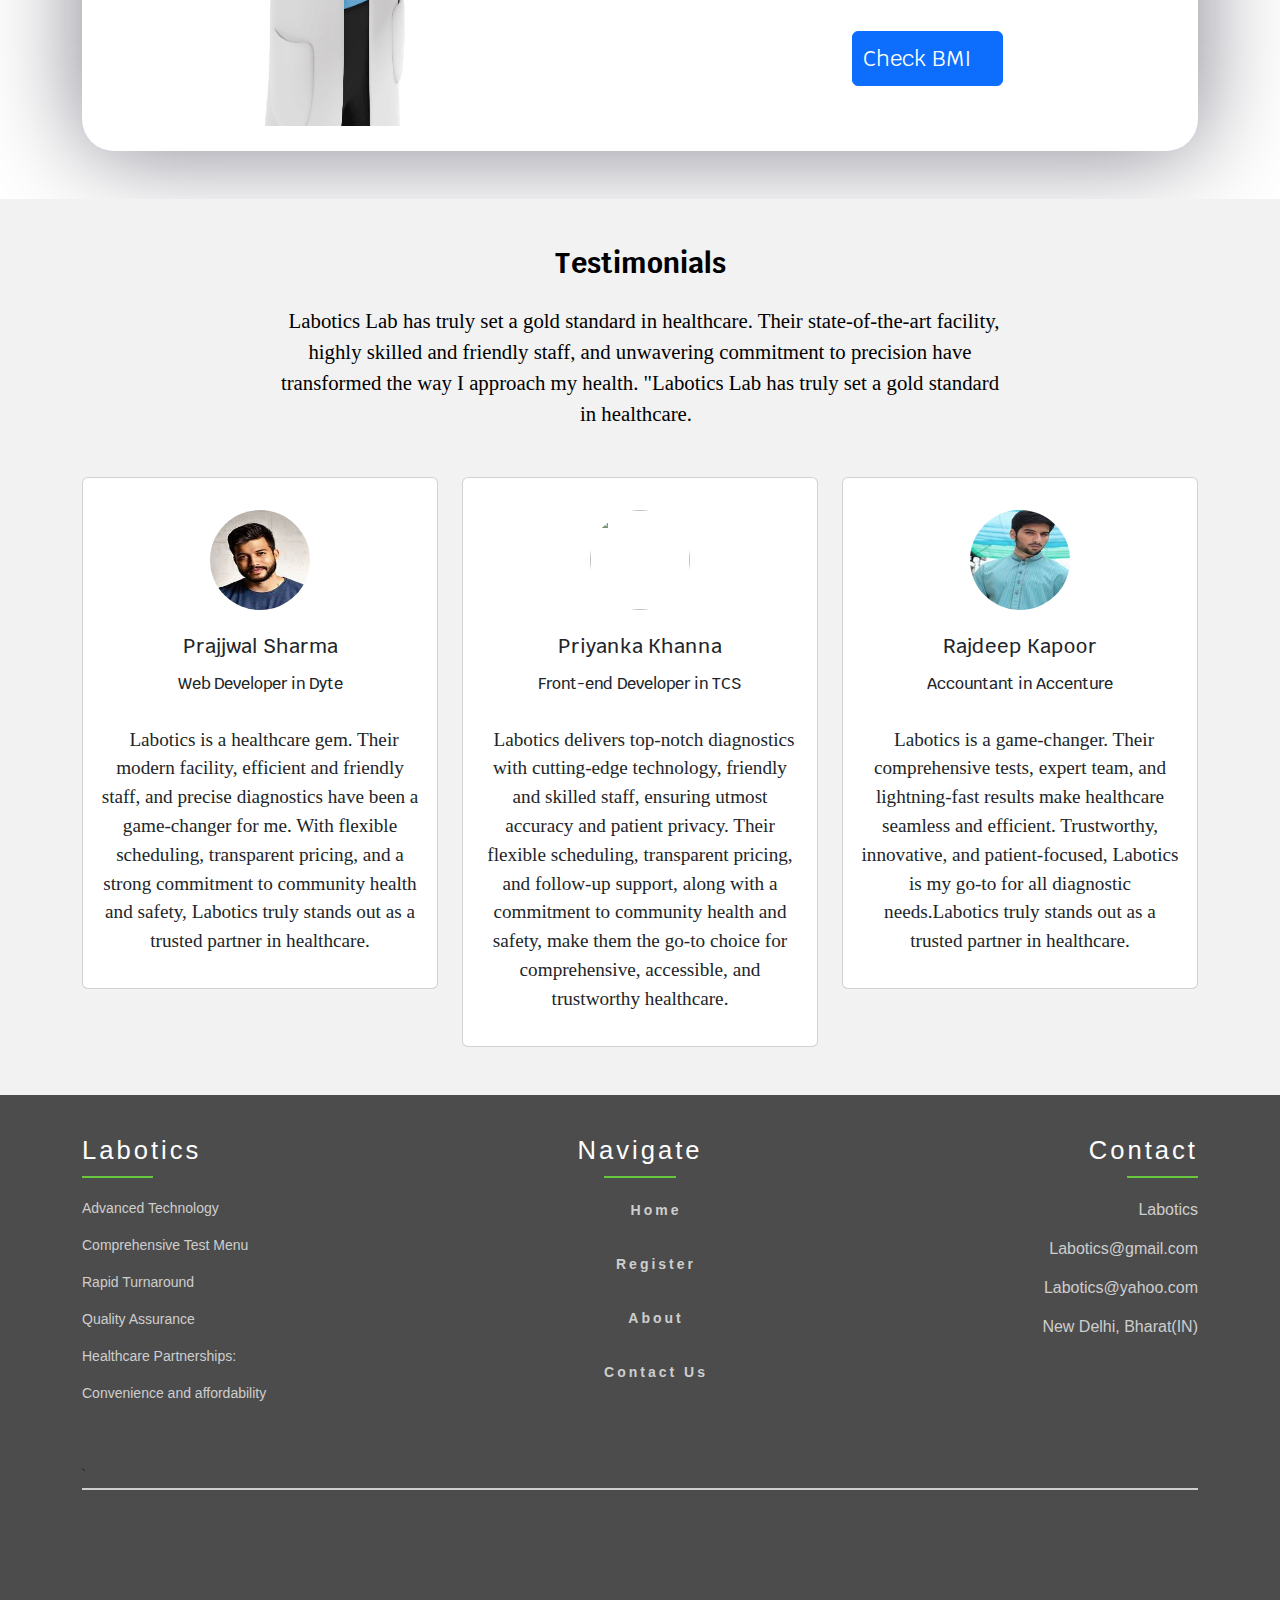
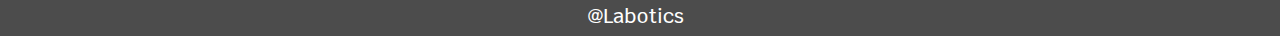
==== commit 39c7fbf7: "change in features" ====
--- a/index.html
+++ b/index.html
@@ -20,10 +20,12 @@
 
     <div class="container-fluid">
       <a class="navbar-brand fs-5 mx-5 " href="#">
-        <span style="color: #019cbe; font-weight: 600;">LA</span>
+        <!-- <span style="color: #019cbe; font-weight: 600;">LA</span>
       <span style="color: #198754;float: 600;">BO</span>
       <span style="color: red;font-weight: 600;">TI</span>
-      <span style="color: yellow;font-weight: 600;">CS</span>
+      <span style="color: yellow;font-weight: 600;">CS</span> -->
+      <span style="color: red;">Labotics<i class="fa-solid fa-heart-pulse" style="color: red; margin-left: 10px;"></i></span>
+
       </a>
       <button class="navbar-toggler" type="button" data-bs-toggle="collapse" data-bs-target="#navbarSupportedContent"
         aria-controls="navbarSupportedContent" aria-expanded="false" aria-label="Toggle navigation">
@@ -82,7 +84,7 @@
     <img class="heroimage pure-img" src="images/download.png" alt="">
   </div>
 
-  <a class="btn btn-primary" href="bmi.html" role="button" style="margin-left: 45%; padding: 10px; font-size: 22px; margin-top: 15px; margin-bottom: 40px;">Check BMI <i class="fa-regular fa-share-from-square" style="margin: 0 10px 0 10px;"></i></a>
+  <a class="btn btn-primary" href="signup.html" role="button" style="margin-left: 45%; padding: 10px; font-size: 22px; margin-top: 15px; margin-bottom: 40px;">Get Started <i class="fa-regular fa-share-from-square" style="margin: 0 10px 0 10px;"></i></a>
 
 
   <div class="centrekr">
@@ -149,13 +151,36 @@
   </div>
  </div>
    
-
+<div class="container " >
+  <div class=" d-flex flex-row justify-content-between rounded-5 mb-5" style="box-shadow: 0 0 100px rgba(0, 0, 25, 0.5);
+  padding-left: 100px; padding-right: 100px;
+   "> 
+    
+
+    <img class="heroimage2 left pure-img" src="images/search.png" style="margin-bottom: 25px;" alt="">
+
+    <div class=" herotext2 right" style="width: 35vw; margin-bottom: 25px;">
+      <div class="">
+        <h1 class="herohead " style="font-size: 3rem; font-weight: 500;">Body Mass Index (BMI) Check</h1>
+      </div>
+
+      <div class=" ">
+        <h1 class="fs-5">Enhance user health tracking by including a BMI (Body Mass Index) calculator, allowing users to input their weight and height for instant BMI calculation and personalized health insights.</h1>
+      </div>
+      <a class="btn btn-primary" href="bmi.html" role="button" style="margin-left: 45%; padding: 10px; font-size: 22px; margin-top: 15px; margin-bottom: 40px;">Check BMI <i class="fa-regular fa-share-from-square" style="margin: 0 10px 0 10px;"></i></a>
+
+
+    </div>
+
+  </div>
+ </div>
+ 
  <section style="color: #000; background-color: #f3f2f2;">
   <div class="container py-5">
     <div class="row d-flex justify-content-center">
       <div class="col-md-10 col-xl-8 text-center">
         <h3 class="fw-bold mb-4">Testimonials</h3>
-        <p class="mb-4 pb-2 mb-md-5 pb-md-0">
+        <p class="mb-4 pb-2 mb-md-5 pb-md-0" style="font-family: 'Times New Roman', Times, serif; font-size: 1.3rem;">
           <i class="fas fa-quote-left pe-2"></i>Labotics Lab has truly set a gold standard in healthcare. Their state-of-the-art facility, highly skilled and friendly staff, and unwavering commitment to precision have transformed the way I approach my health. "Labotics Lab has truly set a gold standard in healthcare.<i class="fas fa-quote-right pe-2"></i>
 
         </p>
@@ -189,7 +214,7 @@
                 <i class="fas fa-star-half-alt fa-sm text-info"></i>
               </li>
             </ul>
-            <p class="mb-2">
+            <p class="mb-2" style="font-family: 'Times New Roman', Times, serif; font-size: 1.2rem;">
               <i class="fas fa-quote-left pe-2"></i>Labotics is a healthcare gem. Their modern facility, efficient and friendly staff, and precise diagnostics have been a game-changer for me. With flexible scheduling, transparent pricing, and a strong commitment to community health and safety, Labotics truly stands out as a trusted partner in healthcare.
             </p>
           </div>
@@ -223,7 +248,7 @@
                 <i class="far fa-star fa-sm text-info"></i>
               </li>
             </ul>
-            <p class="mb-2">
+            <p class="mb-2" style="font-family: 'Times New Roman', Times, serif; font-size: 1.2rem;">
               <i class="fas fa-quote-left pe-2"></i>Labotics delivers top-notch diagnostics with cutting-edge technology, friendly and skilled staff, ensuring utmost accuracy and patient privacy. Their flexible scheduling, transparent pricing, and follow-up support, along with a commitment to community health and safety, make them the go-to choice for comprehensive, accessible, and trustworthy healthcare.
             </p>
           </div>
@@ -256,7 +281,7 @@
                 <i class="fas fa-star fa-sm text-info"></i>
               </li>
             </ul>
-            <p class="mb-2">
+            <p class="mb-2" style="font-family: 'Times New Roman', Times, serif; font-size: 1.2rem;">
               <i class="fas fa-quote-left pe-2"></i>Labotics is a game-changer. Their comprehensive tests, expert team, and lightning-fast results make healthcare seamless and efficient. Trustworthy, innovative, and patient-focused, Labotics is my go-to for all diagnostic needs.Labotics truly stands out as a trusted partner in healthcare.
             </p>
           </div>
@@ -315,7 +340,7 @@
             <div class="col-12">
                 <div class="line"></div>
                 <div class="second2">
-                    <a href="https://codepen.io/AndreeaBunget" target="_blank"> <i class="fa-brands fa-facebook fa-2x margin"></i></a>
+                    <a href="mailto:adarsh9540984202@gmail.com" target="_blank"> <i class="fa-regular fa-envelope fa-2x  margin"></i></a>
                     <a href="https://www.instagram.com/adarshsingh9540/" target="_blank"> <i class="fa-brands fa-instagram fa-2x margin"></i></a>
                     <a href="https://www.linkedin.com/in/adarsh-singh-183357262/" target="_blank"> <i class="fab fa-linkedin fa-2x margin"></i></a>
                     <a href="https://www.youtube.com/channel/UCTefFWBZmEPByurl-Y9JM5A" target="_blank"><i class="fab fa-youtube fa-2x margin" ></i></a>
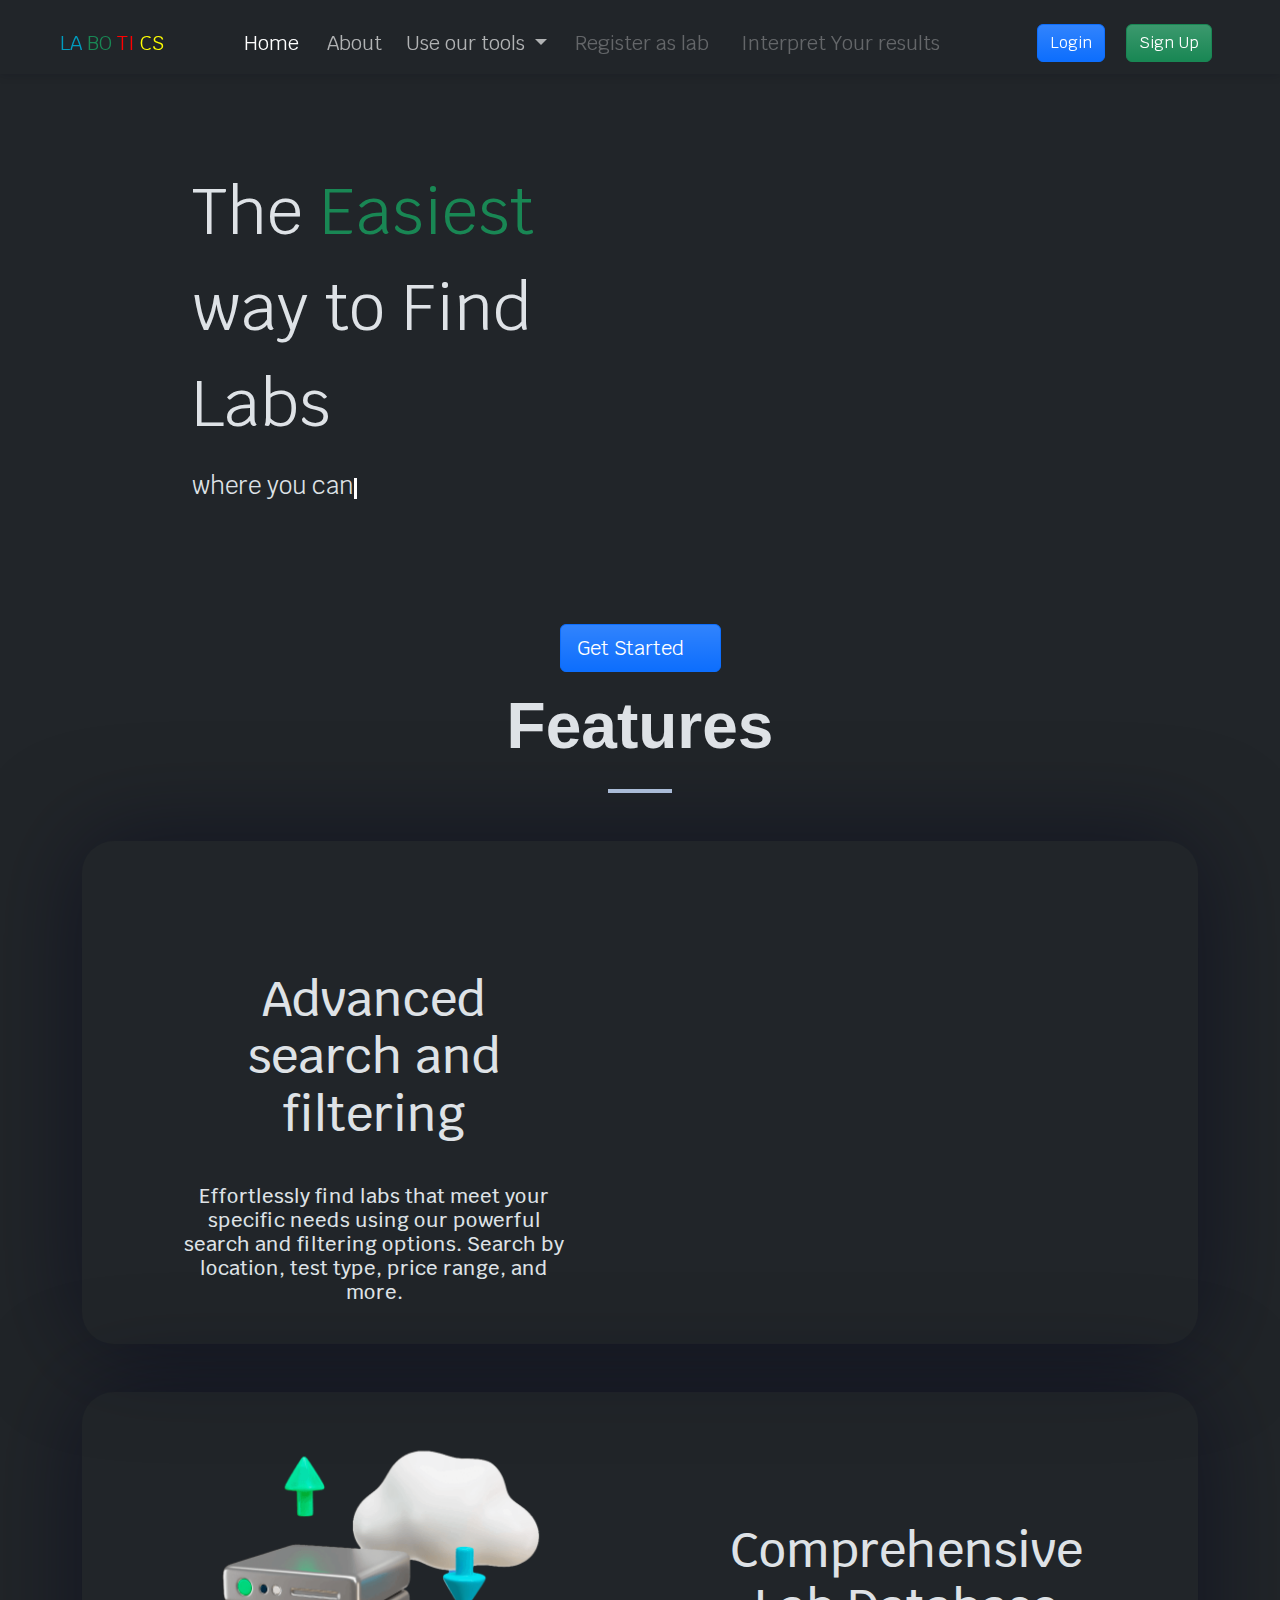
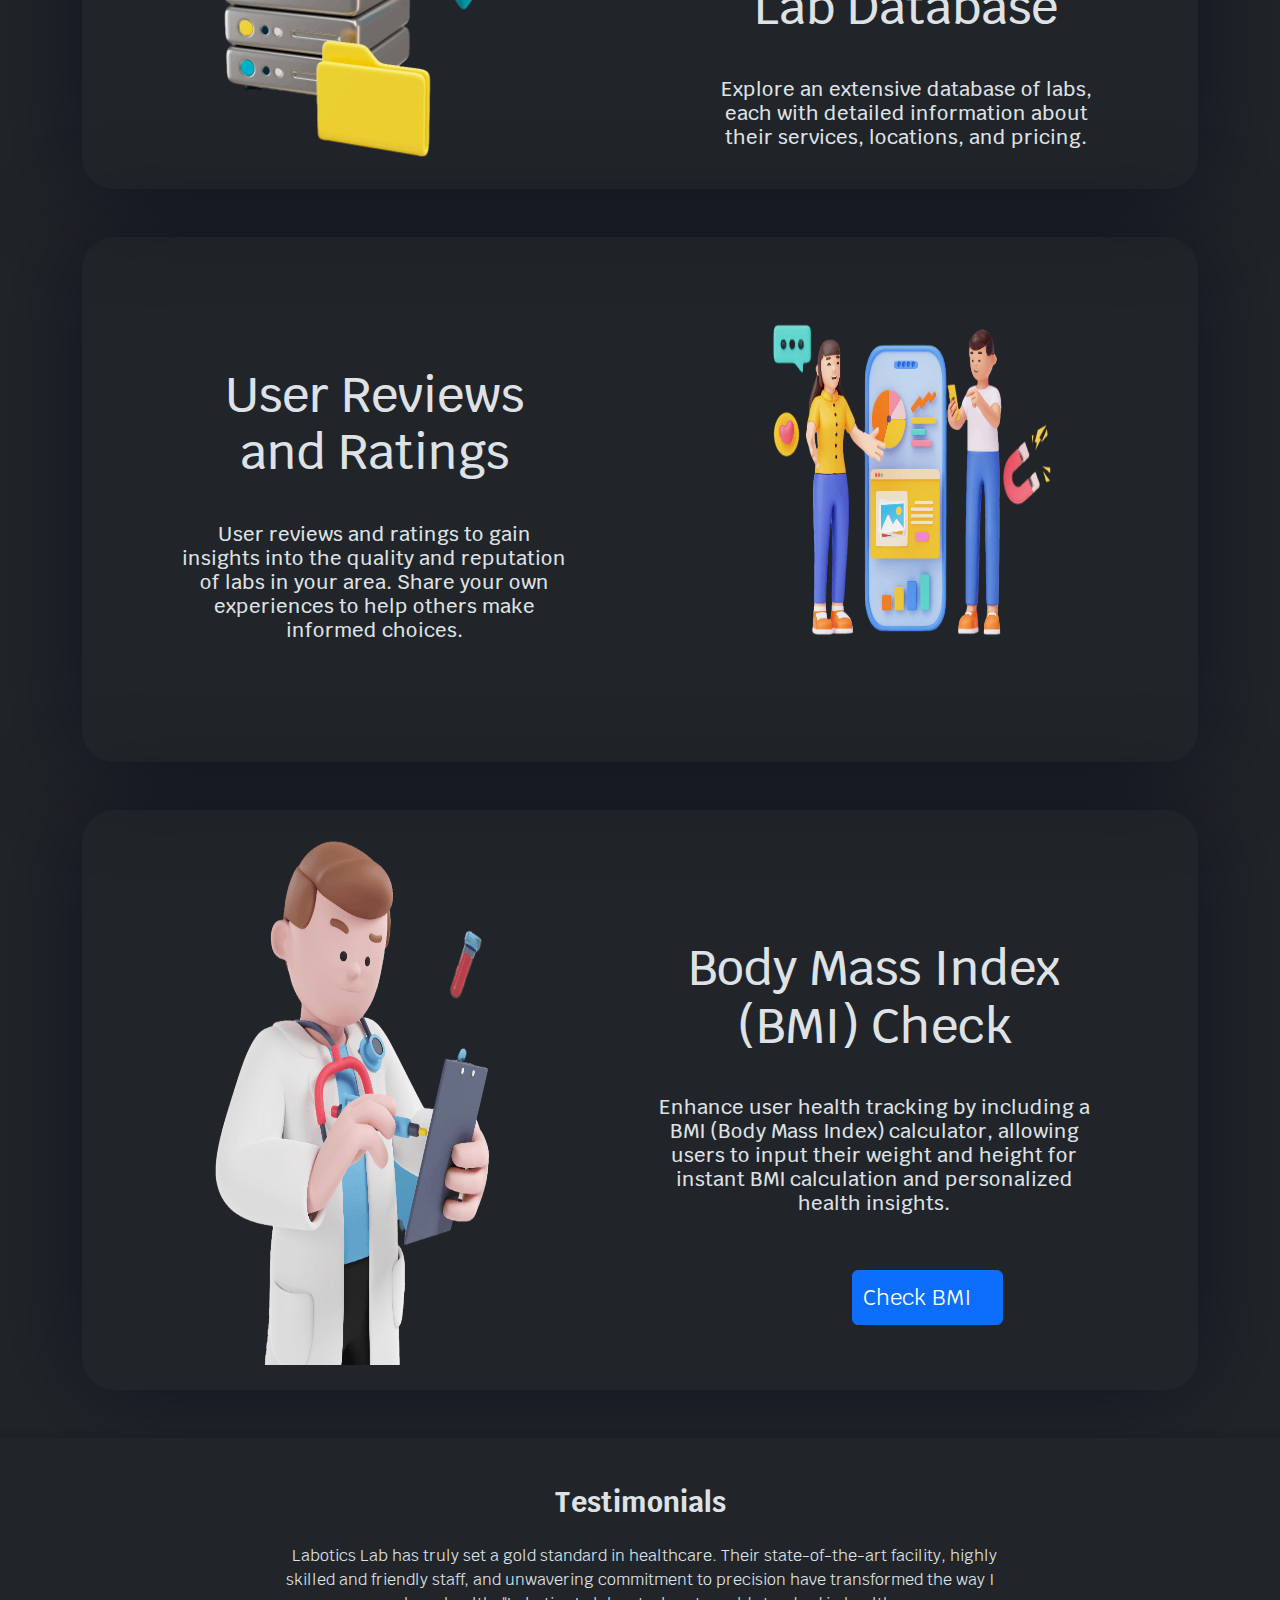
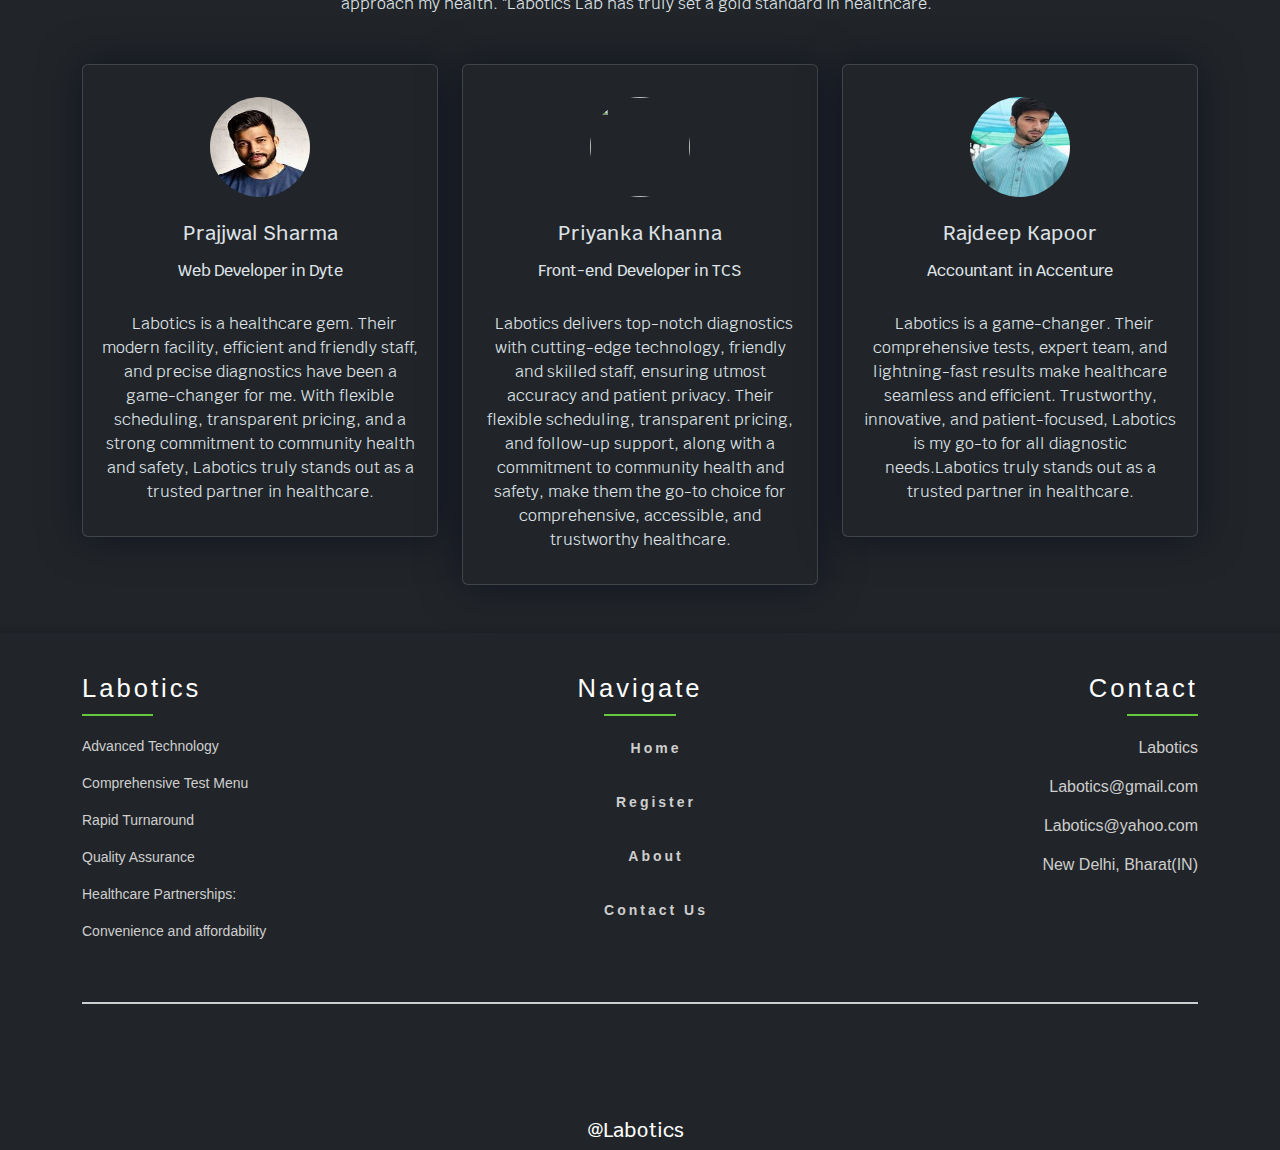
==== commit 7aa3b870: "Merge pull request #6 from AdarshSingh9540/nayibranch" ====
--- a/index.html
+++ b/index.html
@@ -1,5 +1,5 @@
 <!DOCTYPE html>
-<html lang="en" data-bs-theme="">
+<html lang="en" data-bs-theme="dark">
 
 <head>
   <meta charset="UTF-8">
@@ -9,7 +9,6 @@
   <link rel="stylesheet" href="style.css">
   <link rel="preconnect" href="https://fonts.googleapis.com">
   <link rel="preconnect" href="https://fonts.gstatic.com" crossorigin>
-  <link rel="stylesheet" href="https://cdnjs.cloudflare.com/ajax/libs/font-awesome/6.4.0/css/all.min.css" integrity="sha512-iecdLmaskl7CVkqkXNQ/ZH/XLlvWZOJyj7Yy7tcenmpD1ypASozpmT/E0iPtmFIB46ZmdtAc9eNBvH0H/ZpiBw==" crossorigin="anonymous" referrerpolicy="no-referrer" />
   <link href="https://fonts.googleapis.com/css2?family=Krub:wght@500&display=swap" rel="stylesheet">
   <title>Labotics</title>
  
@@ -20,12 +19,10 @@
 
     <div class="container-fluid">
       <a class="navbar-brand fs-5 mx-5 " href="#">
-        <!-- <span style="color: #019cbe; font-weight: 600;">LA</span>
-      <span style="color: #198754;float: 600;">BO</span>
-      <span style="color: red;font-weight: 600;">TI</span>
-      <span style="color: yellow;font-weight: 600;">CS</span> -->
-      <span style="color: red;">Labotics<i class="fa-solid fa-heart-pulse" style="color: red; margin-left: 10px;"></i></span>
-
+        <span style="color: #019cbe;">LA</span>
+      <span style="color: #198754;">BO</span>
+      <span style="color: red;">TI</span>
+      <span style="color: yellow;">CS</span>
       </a>
       <button class="navbar-toggler" type="button" data-bs-toggle="collapse" data-bs-target="#navbarSupportedContent"
         aria-controls="navbarSupportedContent" aria-expanded="false" aria-label="Toggle navigation">
@@ -34,26 +31,29 @@
       <div class="collapse navbar-collapse" id="navbarSupportedContent">
         <ul class="navbar-nav me-auto mb-2 mb-lg-0 mx-3">
           <li class="nav-item mx-2">
-            <a class="nav-link active" aria-current="page" href="#" style="color: #fff;">Home</a>
+            <a class="nav-link active" aria-current="page" href="#">Home</a>
           </li>
           <li class="nav-item mx-1">
-            <a class="nav-link" href="about.html" style="color: #fff;">About</a>
+            <a class="nav-link" href="about.html">About</a>
           </li>
           <li class="nav-item dropdown mx-1">
-            <a class="nav-link dropdown-toggle" href="#" role="button" data-bs-toggle="dropdown" aria-expanded="false" style="color: #fff;">
-              Blogs
+            <a class="nav-link dropdown-toggle" href="#" role="button" data-bs-toggle="dropdown" aria-expanded="false">
+              Use our tools
             </a>
             <ul class="dropdown-menu">
-              <li><a class="dropdown-item" href="#">Action</a></li>
-              <li><a class="dropdown-item" href="#">Another action</a></li>
+              <li><a class="dropdown-item" href="bmi.html">BMI calculator</a></li>
+              <!-- <li><a class="dropdown-item" href="#">Another action</a></li> -->
               <li>
                 <hr class="dropdown-divider">
               </li>
-              <li><a class="dropdown-item" href="#">Something else here</a></li>
+              <!-- <li><a class="dropdown-item" href="#">Something else here</a></li> -->
             </ul>
           </li>
           <li class="nav-item mx-2">
-            <a class="nav-link disabled" aria-disabled="true" style="color: #fff;">Register as lab</a>
+            <a class="nav-link disabled" aria-disabled="true">Register as lab</a>
+          </li>
+          <li class="nav-item mx-2">
+            <a class="nav-link disabled " aria-disabled="true">Interpret Your results</a>
           </li>
         </ul>
         <div class="login mx-5">
@@ -70,7 +70,7 @@
   padding-right: 15vw;">
     <div class=" herotext" style="width: 30vw;">
       <div class="fs-1 ">
-        <p class="herohead"  style="font-weight: 600;">The <span style="color: #198754;">Easiest</span> way to Find Labs</p>
+        <p class="herohead" >The <span style="color: #198754;">Easiest</span> way to Find Labs</p>
       </div>
 
       <div class="typewriter1 ">
@@ -80,13 +80,21 @@
         
       </div>
     </div>
-      
+
     <img class="heroimage pure-img" src="images/download.png" alt="">
-  </div>
-
-  <a class="btn btn-primary" href="signup.html" role="button" style="margin-left: 45%; padding: 10px; font-size: 22px; margin-top: 15px; margin-bottom: 40px;">Get Started <i class="fa-regular fa-share-from-square" style="margin: 0 10px 0 10px;"></i></a>
-
-
+
+  </div>
+  <div class="centrekr">
+    <button type="button" class="btn btn-primary btn-lg bg-gradient mx-2 rounded-2 mb-3"><a href="search.html"
+      style="text-decoration: none; color: #fff;">Get Started  <i class="fa-regular fa-share-from-square" style="margin: 0 10px 0 10px;"></i></a></button>
+  </div>
+  <script src="https://www.gstatic.com/dialogflow-console/fast/messenger/bootstrap.js?v=1"></script>
+  <df-messenger
+    intent="WELCOME"
+    chat-title="Labotics_Support"
+    agent-id="7dc3e246-cde4-42dd-ba87-993f16baf581"
+    language-code="en"
+  ></df-messenger>
   <div class="centrekr">
     <h2 class="mb-4 head"> Features </h2>
     <div class="after mb-5"></div>
@@ -96,15 +104,15 @@
   padding-left: 100px; padding-right: 100px;">
     <div class=" herotext left" style="width: 30vw;">
       <div class="">
-        <h1 class="herohead " style="font-size: 3rem; font-weight: 500;">Advanced search and filtering</h1>
-      </div>
-    
+        <h1 class="herohead " style="font-size: 3rem;">Advanced search and filtering</h1>
+      </div>
+
       <div class=" ">
         <h1 class="fs-5">Effortlessly find labs that meet your specific needs using our powerful search and
           filtering options. Search by location, test type, price range, and more.</h1>
       </div>
     </div>
-     
+
     <img class="heroimage right pure-img" src="images/download1.png" alt="">
 
   </div>
@@ -120,7 +128,7 @@
 
     <div class=" herotext2 right" style="width: 30vw;">
       <div class="">
-        <h1 class="herohead " style="font-size: 3rem; font-weight: 500;">Comprehensive Lab Database</h1>
+        <h1 class="herohead " style="font-size: 3rem;">Comprehensive Lab Database</h1>
       </div>
 
       <div class=" ">
@@ -137,7 +145,7 @@
   padding-left: 100px; padding-right: 100px; padding-bottom: 80px;">
     <div class=" herotext left" style="width: 30vw;">
       <div class="">
-        <h1 class="herohead " style="font-size: 3rem; font-weight: 500;">User Reviews and Ratings</h1>
+        <h1 class="herohead " style="font-size: 3rem;">User Reviews and Ratings</h1>
       </div>
 
       <div class=" ">
@@ -150,8 +158,9 @@
 
   </div>
  </div>
-   
-<div class="container " >
+
+  </div>
+ </div><div class="container " >
   <div class=" d-flex flex-row justify-content-between rounded-5 mb-5" style="box-shadow: 0 0 100px rgba(0, 0, 25, 0.5);
   padding-left: 100px; padding-right: 100px;
    "> 
@@ -174,13 +183,16 @@
 
   </div>
  </div>
- 
- <section style="color: #000; background-color: #f3f2f2;">
+
+   
+
+ <section style="background-color: rgb(33,37,41);
+ box-shadow: 0 0 10px rgba(0, 0, 25, 0.2);">
   <div class="container py-5">
     <div class="row d-flex justify-content-center">
       <div class="col-md-10 col-xl-8 text-center">
         <h3 class="fw-bold mb-4">Testimonials</h3>
-        <p class="mb-4 pb-2 mb-md-5 pb-md-0" style="font-family: 'Times New Roman', Times, serif; font-size: 1.3rem;">
+        <p class="mb-4 pb-2 mb-md-5 pb-md-0">
           <i class="fas fa-quote-left pe-2"></i>Labotics Lab has truly set a gold standard in healthcare. Their state-of-the-art facility, highly skilled and friendly staff, and unwavering commitment to precision have transformed the way I approach my health. "Labotics Lab has truly set a gold standard in healthcare.<i class="fas fa-quote-right pe-2"></i>
 
         </p>
@@ -189,7 +201,7 @@
 
     <div class="row text-center">
       <div class="col-md-4 mb-4 mb-md-0">
-        <div class="card">
+        <div class="card" style="box-shadow: 0 0 40px rgba(0, 0, 25, 0.5);">
           <div class="card-body py-4 mt-2">
             <div class="d-flex justify-content-center mb-4">
               <img src="images/test2.jpeg"
@@ -214,7 +226,7 @@
                 <i class="fas fa-star-half-alt fa-sm text-info"></i>
               </li>
             </ul>
-            <p class="mb-2" style="font-family: 'Times New Roman', Times, serif; font-size: 1.2rem;">
+            <p class="mb-2">
               <i class="fas fa-quote-left pe-2"></i>Labotics is a healthcare gem. Their modern facility, efficient and friendly staff, and precise diagnostics have been a game-changer for me. With flexible scheduling, transparent pricing, and a strong commitment to community health and safety, Labotics truly stands out as a trusted partner in healthcare.
             </p>
           </div>
@@ -223,7 +235,7 @@
  
 
       <div class="col-md-4 mb-0">
-        <div class="card">
+        <div class="card" style="box-shadow: 0 0 40px rgba(0, 0, 25, 0.5);">
           <div class="card-body py-4 mt-2">
             <div class="d-flex justify-content-center mb-4">
               <img src="https://mdbcdn.b-cdn.net/img/Photos/Avatars/img%20(17).webp"
@@ -248,7 +260,7 @@
                 <i class="far fa-star fa-sm text-info"></i>
               </li>
             </ul>
-            <p class="mb-2" style="font-family: 'Times New Roman', Times, serif; font-size: 1.2rem;">
+            <p class="mb-2">
               <i class="fas fa-quote-left pe-2"></i>Labotics delivers top-notch diagnostics with cutting-edge technology, friendly and skilled staff, ensuring utmost accuracy and patient privacy. Their flexible scheduling, transparent pricing, and follow-up support, along with a commitment to community health and safety, make them the go-to choice for comprehensive, accessible, and trustworthy healthcare.
             </p>
           </div>
@@ -256,7 +268,7 @@
       </div>
 
       <div class="col-md-4 mb-4 mb-md-0">
-        <div class="card">
+        <div class="card" style="box-shadow: 0 0 40px rgba(0, 0, 25, 0.5);">
           <div class="card-body py-4 mt-2">
             <div class="d-flex justify-content-center mb-4">
               <img src="images/test1.jpeg"
@@ -281,7 +293,7 @@
                 <i class="fas fa-star fa-sm text-info"></i>
               </li>
             </ul>
-            <p class="mb-2" style="font-family: 'Times New Roman', Times, serif; font-size: 1.2rem;">
+            <p class="mb-2">
               <i class="fas fa-quote-left pe-2"></i>Labotics is a game-changer. Their comprehensive tests, expert team, and lightning-fast results make healthcare seamless and efficient. Trustworthy, innovative, and patient-focused, Labotics is my go-to for all diagnostic needs.Labotics truly stands out as a trusted partner in healthcare.
             </p>
           </div>
@@ -314,7 +326,7 @@
                         <li><a href="#">Home</a></li>
                         <li><a href="signup.html">Register</a></li>
                         <li><a href="about.html">About</a></li>
-                        <li><a href="#">Contact Us</a></li>
+                        <li><a href="results.html">Contact Us</a></li>
                     </ul>
                 </div>
             </div>
@@ -335,12 +347,12 @@
             </div>
         </div>
     </div>
-    <div class="container">`
+    <div class="container">
         <div class="row">
             <div class="col-12">
                 <div class="line"></div>
                 <div class="second2">
-                    <a href="mailto:adarsh9540984202@gmail.com" target="_blank"> <i class="fa-regular fa-envelope fa-2x  margin"></i></a>
+                    <a href="#" target="_blank"> <i class="fa-brands fa-facebook fa-2x margin"></i></a>
                     <a href="https://www.instagram.com/adarshsingh9540/" target="_blank"> <i class="fa-brands fa-instagram fa-2x margin"></i></a>
                     <a href="https://www.linkedin.com/in/adarsh-singh-183357262/" target="_blank"> <i class="fab fa-linkedin fa-2x margin"></i></a>
                     <a href="https://www.youtube.com/channel/UCTefFWBZmEPByurl-Y9JM5A" target="_blank"><i class="fab fa-youtube fa-2x margin" ></i></a>
@@ -380,7 +392,7 @@
   
   <script src="logic.js"></script>
   <script src="aftersignup.js" defer type="module"></script>
-  <script src="https://kit.fontawesome.com/02dcb82b73.js" crossorigin="anonymous"></script>
+
   <script src="https://kit.fontawesome.com/02dcb82b73.js" crossorigin="anonymous"></script>
 </body>
 
--- a/style.css
+++ b/style.css
@@ -21,7 +21,6 @@
 }
 
 #typewriter{
-  font-weight: 600;
   color:	#0D6EFD;
 }
 .box1{
@@ -39,7 +38,7 @@
 }
 .herotext{
   
-  margin-top: 15vh;
+  margin-top: 10vh;
   /* margin-left: 15vw; */
 }
 .heroimage{
@@ -50,7 +49,7 @@
   
 }
 .herotext2{
-  margin-top: 20vh;
+  margin-top: 10vh;
   /* margin-right: 15vw; */
 }
 .heroimage2{
@@ -198,7 +197,8 @@
 }
 
 .footer {
-  background: linear-gradient(rgba(0,0,0,0.7),rgba(0,0,0,0.7));
+  background-color: rgb(33,37,41);
+  box-shadow: 0 0 10px rgba(0, 0, 25, 0.2);
 }
 
 
